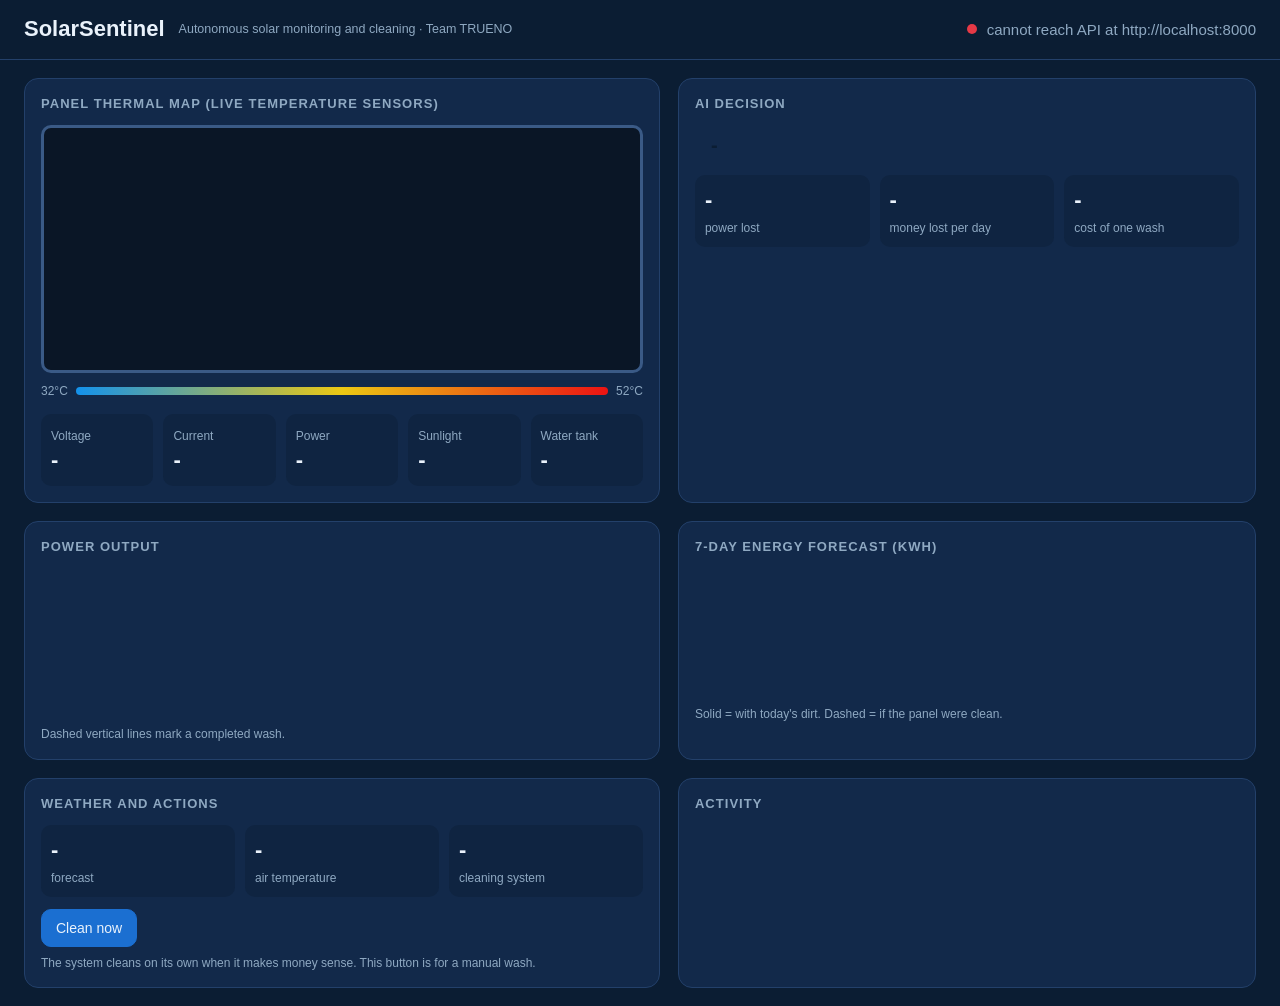
==== 1-ui-design/webapp/index.html @ d56412c0 "Three-laptop demo: virtual node + physics (A), API + decision (B), customer web app (C); firmware mo" ====
<!doctype html>
<html lang="en"><head><meta charset="utf-8"><meta name="viewport" content="width=device-width,initial-scale=1">
<title>SolarSentinel</title>
<style>
:root{--bg:#0b1d33;--card:#12294a;--line:#23406a;--txt:#eaf2fb;--mut:#8fa9c2;--amb:#ffb703;--ok:#2ecc71;--dust:#ffb703;--shading:#6fa8dc;--hotspot:#ff6b4a;--fault:#e63946}
*{box-sizing:border-box}body{margin:0;background:var(--bg);color:var(--txt);font:15px/1.4 -apple-system,Segoe UI,Arial,sans-serif}
header{display:flex;align-items:center;gap:14px;padding:14px 24px;border-bottom:1px solid var(--line)}
header h1{font-size:22px;margin:0}header small{color:var(--mut)}
.live{margin-left:auto;display:flex;align-items:center;gap:10px;color:var(--mut)}.dot{width:10px;height:10px;border-radius:50%;background:var(--ok);animation:p 1.6s infinite}
@keyframes p{50%{opacity:.35}}
main{display:grid;grid-template-columns:1.1fr 1fr;gap:18px;padding:18px 24px}
@media(max-width:900px){main{grid-template-columns:1fr}}
.card{background:var(--card);border:1px solid var(--line);border-radius:14px;padding:16px}
h2{margin:0 0 12px;font-size:13px;letter-spacing:.08em;text-transform:uppercase;color:var(--mut)}
.panel{position:relative;display:grid;grid-template-columns:repeat(3,1fr);grid-template-rows:repeat(2,1fr);gap:6px;background:#0a1626;padding:8px;border-radius:10px;border:3px solid #3a5a86;overflow:hidden}
.cell{height:110px;border-radius:6px;display:flex;align-items:center;justify-content:center;font-size:22px;font-weight:700;color:#fff;text-shadow:0 1px 3px #0008;transition:background .8s}
.fx{position:absolute;inset:0;pointer-events:none;opacity:0;transition:opacity .3s}
.fx.water{background:repeating-linear-gradient(180deg,#4fc3f755 0 12px,#4fc3f700 12px 28px);animation:fall .6s linear infinite}
.fx.air{background:repeating-linear-gradient(100deg,#ffffff44 0 6px,#ffffff00 6px 40px);animation:blow .5s linear infinite}
@keyframes fall{to{background-position:0 28px}}@keyframes blow{to{background-position:40px 0}}
.legend{display:flex;align-items:center;gap:8px;margin-top:10px;color:var(--mut);font-size:12px}
.bar{flex:1;height:8px;border-radius:4px;background:linear-gradient(90deg,hsl(205 85% 50%),hsl(50 85% 50%),hsl(0 85% 50%))}
.tiles{display:grid;grid-template-columns:repeat(5,1fr);gap:10px;margin-top:14px}
.tile{background:#0f2441;border-radius:10px;padding:10px}.tile b{display:block;font-size:22px}.tile span{color:var(--mut);font-size:12px}
.pill{display:inline-block;padding:6px 16px;border-radius:99px;font-weight:800;font-size:20px;text-transform:uppercase;color:#0b1d33}
.dec{display:flex;align-items:center;gap:14px;flex-wrap:wrap}
.verdict{font-size:20px;font-weight:700}.reason{margin:10px 0;color:#cfe0f1;font-size:16px}
.kv{display:grid;grid-template-columns:repeat(3,1fr);gap:10px;margin-top:8px}.kv div{background:#0f2441;border-radius:10px;padding:10px}.kv b{display:block;font-size:22px}.kv span{font-size:12px;color:var(--mut)}
.bars{display:flex;align-items:flex-end;gap:10px;height:130px}.col{flex:1;display:flex;flex-direction:column;align-items:center;justify-content:flex-end;height:100%;position:relative}
.ghost{position:absolute;bottom:20px;width:100%;border:1px dashed #6f8db1;border-radius:4px}.now{position:relative;width:100%;background:var(--amb);border-radius:4px;margin-bottom:0}.col small{color:var(--mut);margin-top:4px;font-size:11px}
.controls{display:flex;flex-wrap:wrap;gap:8px}button{background:#0f2441;color:var(--txt);border:1px solid var(--line);border-radius:10px;padding:10px 14px;font-size:14px;cursor:pointer}
button:hover{border-color:var(--amb)}button.on{background:var(--amb);color:#0b1d33;border-color:var(--amb);font-weight:700}button.go{background:#1b6fd1;border-color:#1b6fd1}
.log{max-height:150px;overflow:auto;font-size:13px;color:#cfe0f1}.log div{padding:3px 0;border-bottom:1px solid #1a3558}.log i{color:var(--mut);font-style:normal;margin-right:8px}
.full{grid-column:1/-1}svg{width:100%;height:150px;display:block}
.note{color:var(--mut);font-size:12px;margin-top:8px}
</style></head><body>
<header><h1>SolarSentinel</h1><small>Autonomous solar monitoring and cleaning &middot; Team TRUENO</small>
<div class="live"><span id="clock"></span><span class="dot" id="dot"></span><span id="src">connecting...</span></div></header>
<main>
 <section class="card"><h2>Panel thermal map (live temperature sensors)</h2>
  <div class="panel" id="panel"></div>
  <div class="legend"><span>32&deg;C</span><div class="bar"></div><span>52&deg;C</span></div>
  <div class="tiles">
   <div class="tile"><span>Voltage</span><b id="v">-</b></div><div class="tile"><span>Current</span><b id="i">-</b></div>
   <div class="tile"><span>Power</span><b id="p">-</b></div><div class="tile"><span>Sunlight</span><b id="l">-</b></div><div class="tile"><span>Water tank</span><b id="t">-</b></div>
  </div></section>
 <section class="card"><h2>AI decision</h2>
  <div class="dec"><span class="pill" id="state">-</span><span class="verdict" id="verdict"></span></div>
  <div class="reason" id="reason"></div>
  <div class="kv"><div><b id="loss">-</b><span>power lost</span></div><div><b id="inr">-</b><span>money lost per day</span></div><div><b id="cost">-</b><span>cost of one wash</span></div></div>
  <div class="note" id="econ"></div></section>
 <section class="card"><h2>Power output</h2><svg id="chart" viewBox="0 0 600 150" preserveAspectRatio="none"></svg>
  <div class="note">Dashed vertical lines mark a completed wash.</div></section>
 <section class="card"><h2>7-day energy forecast (kWh)</h2><div class="bars" id="fc"></div>
  <div class="note">Solid = with today's dirt. Dashed = if the panel were clean.</div></section>
 <section class="card"><h2>Weather and actions</h2>
  <div class="kv"><div><b id="wx">-</b><span>forecast</span></div><div><b id="amb">-</b><span>air temperature</span></div><div><b id="nodest">-</b><span>cleaning system</span></div></div>
  <div class="controls" style="margin-top:12px"><button class="go" id="cleanbtn">Clean now</button></div>
  <div class="note">The system cleans on its own when it makes money sense. This button is for a manual wash.</div></section>
 <section class="card"><h2>Activity</h2><div class="log" id="log"></div></section>
</main>
<script>
const $=id=>document.getElementById(id), COL={ok:'#2ecc71',dust:'#ffb703',shading:'#6fa8dc',hotspot:'#ff6b4a',fault:'#e63946'};
const NAME={ok:'healthy',dust:'dusty',shading:'shaded',hotspot:'overheating',fault:'cracked cell'};
let API=new URLSearchParams(location.search).get('api')||localStorage.getItem('api')||(location.protocol.startsWith('http')&&location.port==='8000'?location.origin:'http://localhost:8000');
API=API.replace(/\/$/,'');
$('cleanbtn').onclick=()=>fetch(API+'/api/clean',{method:'POST',body:'{}'});
$('panel').innerHTML='<div class="cell"></div>'.repeat(6)+'<div class="fx water" id="fxw"></div><div class="fx air" id="fxa"></div>';
const tc=t=>{const x=Math.min(1,Math.max(0,(t-32)/20));return `hsl(${Math.round(x<.5?205-x*2*155:50-(x-.5)*2*50)} 85% 50%)`};
function draw(m){
 const r=m.reading,d=m.decision;
 if(!r){$('src').textContent='waiting for the panel node...';$('dot').style.background='#888';return}
 const online=m.age_s!==null&&m.age_s<8;$('dot').style.background=online?'#2ecc71':'#e63946';
 $('src').textContent=online?'panel online':'panel offline ('+Math.round(m.age_s)+' s ago)';$('clock').textContent=r.sim_clock?('Site time: '+r.sim_clock):'';
 const cells=document.querySelectorAll('#panel .cell');
 r.temps_c.flat().forEach((t,k)=>{cells[k].style.background=tc(t);cells[k].textContent=t.toFixed(1)+'\u00b0'});
 $('fxw').style.opacity=r.clean_state===1?1:0;$('fxa').style.opacity=r.clean_state===2?1:0;
 const pw=r.voltage_v*r.current_a;
 $('v').textContent=r.voltage_v.toFixed(1)+' V';$('i').textContent=r.current_a.toFixed(2)+' A';$('p').textContent=pw.toFixed(0)+' W';
 $('l').textContent=Math.round(r.ldr_lux/1000)+'k lux';$('t').textContent=r.tank_level_pct<0?'n/a':r.tank_level_pct+'%';
 const s=$('state');s.textContent=NAME[d.state];s.style.background=COL[d.state];
 $('verdict').textContent=r.clean_state===1?'Washing: water flush':r.clean_state===2?'Drying: air blast':(d.clean_now?'Clean now':'No wash needed');
 $('reason').textContent=d.reason;$('loss').textContent=d.efficiency_loss_pct+'%';$('inr').textContent='Rs '+d.loss_inr_per_day;$('cost').textContent='Rs '+d.clean_cost_inr;
 $('econ').textContent=`Money maths for a ${m.econ.array_kw} kW rooftop at Rs ${m.econ.tariff}/kWh. The system washes only when the loss costs more than a wash. Decisions by: ${m.ml}.`;
 const w=m.weather;$('wx').textContent=w.raining?'Raining':(w.rain_48h?'Rain soon':'No rain');$('amb').textContent=w.ambient_c==null?'-':w.ambient_c+'\u00b0C';
 $('nodest').textContent=r.clean_state===0?'Ready':(r.clean_state===1?'Washing':'Drying');
 const mx=Math.max(...d.forecast_clean_kwh_7d)*1.1,days=['Today','+1','+2','+3','+4','+5','+6'];
 $('fc').innerHTML=d.forecast_kwh_7d.map((k,n)=>{const c=d.forecast_clean_kwh_7d[n];return `<div class="col"><div class="ghost" style="height:${c/mx*100}px"></div><div class="now" style="height:${k/mx*100}px"></div><small>${days[n]}<br>${k}</small></div>`}).join('');
 const h=m.history,top=Math.max(120,...h.map(x=>x.p))*1.1,W=600,Hh=150,n=Math.max(h.length-1,1);
 $('chart').innerHTML=`<polyline points="${h.map((x,k)=>`${k/n*W},${Hh-x.p/top*Hh}`).join(' ')}" fill="none" stroke="#ffb703" stroke-width="3"/>`+h.map((x,k)=>x.c?`<line x1="${k/n*W}" x2="${k/n*W}" y1="0" y2="${Hh}" stroke="#4fc3f7" stroke-dasharray="5 4"/>`:'').join('');
 $('log').innerHTML=m.log.slice().reverse().map(l=>`<div><i>${l.t}</i>${l.msg}</div>`).join('');
}
function connect(){const es=new EventSource(API+'/events');es.onmessage=e=>draw(JSON.parse(e.data));
 es.onerror=()=>{$('src').textContent='cannot reach API at '+API;$('dot').style.background='#e63946'}}
connect();
</script></body></html>
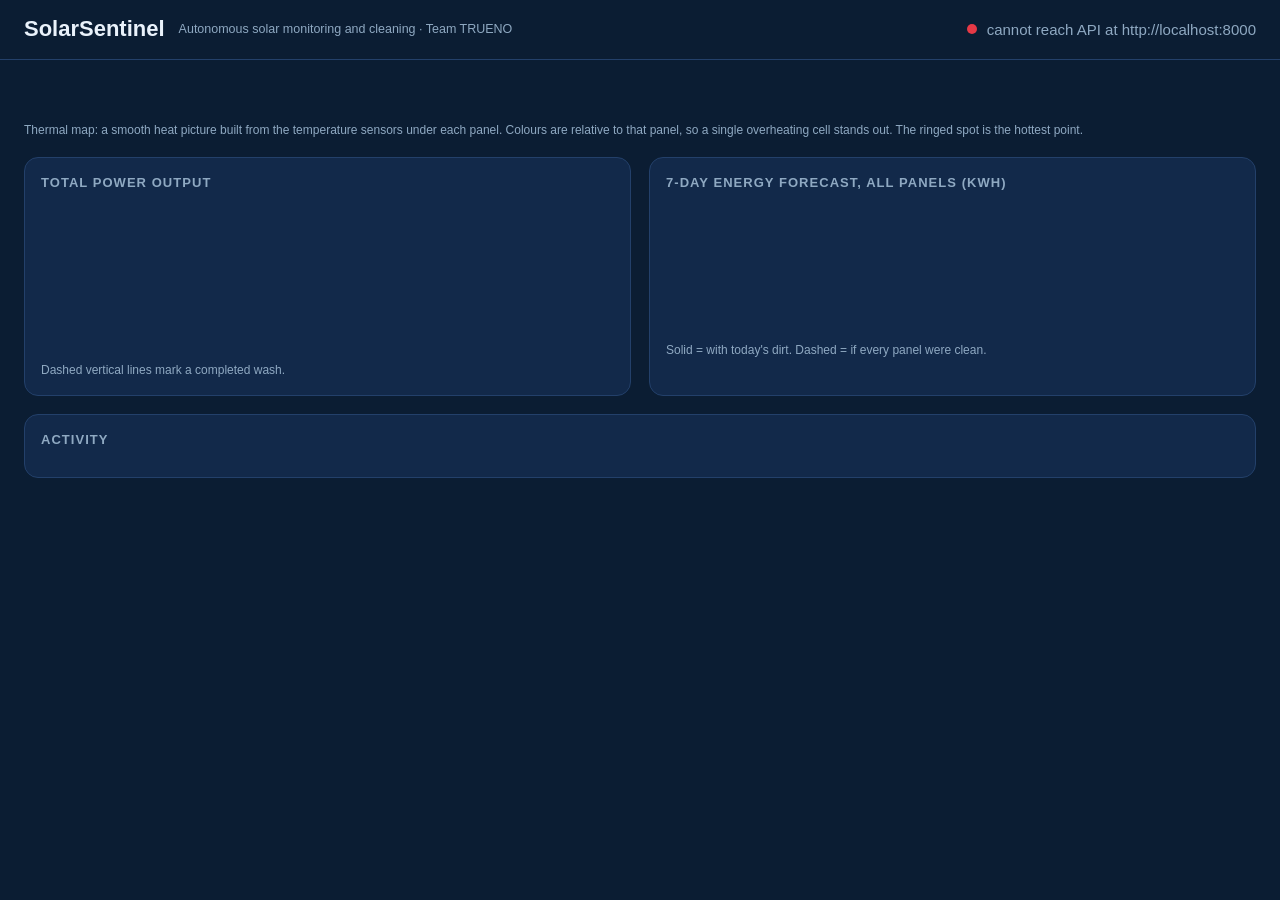
==== commit c0f00092: "Per-panel smooth thermal heatmaps, 3 panels, 2x4 sensor grid; API and sim go multi-panel; UI brief u" ====
--- a/1-ui-design/webapp/index.html
+++ b/1-ui-design/webapp/index.html
@@ -6,87 +6,101 @@
 *{box-sizing:border-box}body{margin:0;background:var(--bg);color:var(--txt);font:15px/1.4 -apple-system,Segoe UI,Arial,sans-serif}
 header{display:flex;align-items:center;gap:14px;padding:14px 24px;border-bottom:1px solid var(--line)}
 header h1{font-size:22px;margin:0}header small{color:var(--mut)}
-.live{margin-left:auto;display:flex;align-items:center;gap:10px;color:var(--mut)}.dot{width:10px;height:10px;border-radius:50%;background:var(--ok);animation:p 1.6s infinite}
-@keyframes p{50%{opacity:.35}}
-main{display:grid;grid-template-columns:1.1fr 1fr;gap:18px;padding:18px 24px}
-@media(max-width:900px){main{grid-template-columns:1fr}}
+.live{margin-left:auto;display:flex;align-items:center;gap:10px;color:var(--mut)}.dot{width:10px;height:10px;border-radius:50%;background:#888}
+main{padding:18px 24px;display:grid;gap:18px}
 .card{background:var(--card);border:1px solid var(--line);border-radius:14px;padding:16px}
 h2{margin:0 0 12px;font-size:13px;letter-spacing:.08em;text-transform:uppercase;color:var(--mut)}
-.panel{position:relative;display:grid;grid-template-columns:repeat(3,1fr);grid-template-rows:repeat(2,1fr);gap:6px;background:#0a1626;padding:8px;border-radius:10px;border:3px solid #3a5a86;overflow:hidden}
-.cell{height:110px;border-radius:6px;display:flex;align-items:center;justify-content:center;font-size:22px;font-weight:700;color:#fff;text-shadow:0 1px 3px #0008;transition:background .8s}
+.site{display:grid;grid-template-columns:repeat(auto-fit,minmax(170px,1fr));gap:12px}
+.big{background:#0f2441;border-radius:12px;padding:12px 14px}.big b{display:block;font-size:30px}.big span{color:var(--mut);font-size:12px}
+.panels{display:grid;grid-template-columns:repeat(auto-fit,minmax(380px,1fr));gap:18px}
+.ph{display:flex;align-items:center;justify-content:space-between;margin-bottom:10px}.ph b{font-size:18px}
+.pill{display:inline-block;padding:4px 14px;border-radius:99px;font-weight:800;font-size:13px;text-transform:uppercase;color:#0b1d33}
+.heat{position:relative;border-radius:10px;overflow:hidden;border:3px solid #3a5a86;background:#0a1626}
+.heat canvas{display:block;width:100%;aspect-ratio:2/1}
 .fx{position:absolute;inset:0;pointer-events:none;opacity:0;transition:opacity .3s}
-.fx.water{background:repeating-linear-gradient(180deg,#4fc3f755 0 12px,#4fc3f700 12px 28px);animation:fall .6s linear infinite}
-.fx.air{background:repeating-linear-gradient(100deg,#ffffff44 0 6px,#ffffff00 6px 40px);animation:blow .5s linear infinite}
+.fx.water{background:repeating-linear-gradient(180deg,#4fc3f766 0 12px,#4fc3f700 12px 28px);animation:fall .6s linear infinite}
+.fx.air{background:repeating-linear-gradient(100deg,#ffffff55 0 6px,#ffffff00 6px 40px);animation:blow .5s linear infinite}
 @keyframes fall{to{background-position:0 28px}}@keyframes blow{to{background-position:40px 0}}
-.legend{display:flex;align-items:center;gap:8px;margin-top:10px;color:var(--mut);font-size:12px}
-.bar{flex:1;height:8px;border-radius:4px;background:linear-gradient(90deg,hsl(205 85% 50%),hsl(50 85% 50%),hsl(0 85% 50%))}
-.tiles{display:grid;grid-template-columns:repeat(5,1fr);gap:10px;margin-top:14px}
-.tile{background:#0f2441;border-radius:10px;padding:10px}.tile b{display:block;font-size:22px}.tile span{color:var(--mut);font-size:12px}
-.pill{display:inline-block;padding:6px 16px;border-radius:99px;font-weight:800;font-size:20px;text-transform:uppercase;color:#0b1d33}
-.dec{display:flex;align-items:center;gap:14px;flex-wrap:wrap}
-.verdict{font-size:20px;font-weight:700}.reason{margin:10px 0;color:#cfe0f1;font-size:16px}
-.kv{display:grid;grid-template-columns:repeat(3,1fr);gap:10px;margin-top:8px}.kv div{background:#0f2441;border-radius:10px;padding:10px}.kv b{display:block;font-size:22px}.kv span{font-size:12px;color:var(--mut)}
+.legend{display:flex;align-items:center;gap:8px;margin-top:8px;color:var(--mut);font-size:12px}.bar{flex:1;height:8px;border-radius:4px}
+.tiles{display:grid;grid-template-columns:repeat(4,1fr);gap:8px;margin-top:10px}
+.tile{background:#0f2441;border-radius:10px;padding:8px 10px}.tile b{display:block;font-size:19px}.tile span{color:var(--mut);font-size:11px}
+.reason{margin:10px 0 8px;color:#cfe0f1;font-size:14px;min-height:40px}
+button{background:#1b6fd1;color:var(--txt);border:0;border-radius:10px;padding:9px 14px;font-size:14px;cursor:pointer}
+.row2{display:grid;grid-template-columns:1fr 1fr;gap:18px}@media(max-width:900px){.row2{grid-template-columns:1fr}}
+svg{width:100%;height:150px;display:block}
 .bars{display:flex;align-items:flex-end;gap:10px;height:130px}.col{flex:1;display:flex;flex-direction:column;align-items:center;justify-content:flex-end;height:100%;position:relative}
-.ghost{position:absolute;bottom:20px;width:100%;border:1px dashed #6f8db1;border-radius:4px}.now{position:relative;width:100%;background:var(--amb);border-radius:4px;margin-bottom:0}.col small{color:var(--mut);margin-top:4px;font-size:11px}
-.controls{display:flex;flex-wrap:wrap;gap:8px}button{background:#0f2441;color:var(--txt);border:1px solid var(--line);border-radius:10px;padding:10px 14px;font-size:14px;cursor:pointer}
-button:hover{border-color:var(--amb)}button.on{background:var(--amb);color:#0b1d33;border-color:var(--amb);font-weight:700}button.go{background:#1b6fd1;border-color:#1b6fd1}
+.ghost{position:absolute;bottom:20px;width:100%;border:1px dashed #6f8db1;border-radius:4px}.now{position:relative;width:100%;background:var(--amb);border-radius:4px}.col small{color:var(--mut);margin-top:4px;font-size:11px;text-align:center}
 .log{max-height:150px;overflow:auto;font-size:13px;color:#cfe0f1}.log div{padding:3px 0;border-bottom:1px solid #1a3558}.log i{color:var(--mut);font-style:normal;margin-right:8px}
-.full{grid-column:1/-1}svg{width:100%;height:150px;display:block}
 .note{color:var(--mut);font-size:12px;margin-top:8px}
 </style></head><body>
 <header><h1>SolarSentinel</h1><small>Autonomous solar monitoring and cleaning &middot; Team TRUENO</small>
 <div class="live"><span id="clock"></span><span class="dot" id="dot"></span><span id="src">connecting...</span></div></header>
 <main>
- <section class="card"><h2>Panel thermal map (live temperature sensors)</h2>
-  <div class="panel" id="panel"></div>
-  <div class="legend"><span>32&deg;C</span><div class="bar"></div><span>52&deg;C</span></div>
-  <div class="tiles">
-   <div class="tile"><span>Voltage</span><b id="v">-</b></div><div class="tile"><span>Current</span><b id="i">-</b></div>
-   <div class="tile"><span>Power</span><b id="p">-</b></div><div class="tile"><span>Sunlight</span><b id="l">-</b></div><div class="tile"><span>Water tank</span><b id="t">-</b></div>
-  </div></section>
- <section class="card"><h2>AI decision</h2>
-  <div class="dec"><span class="pill" id="state">-</span><span class="verdict" id="verdict"></span></div>
-  <div class="reason" id="reason"></div>
-  <div class="kv"><div><b id="loss">-</b><span>power lost</span></div><div><b id="inr">-</b><span>money lost per day</span></div><div><b id="cost">-</b><span>cost of one wash</span></div></div>
-  <div class="note" id="econ"></div></section>
- <section class="card"><h2>Power output</h2><svg id="chart" viewBox="0 0 600 150" preserveAspectRatio="none"></svg>
-  <div class="note">Dashed vertical lines mark a completed wash.</div></section>
- <section class="card"><h2>7-day energy forecast (kWh)</h2><div class="bars" id="fc"></div>
-  <div class="note">Solid = with today's dirt. Dashed = if the panel were clean.</div></section>
- <section class="card"><h2>Weather and actions</h2>
-  <div class="kv"><div><b id="wx">-</b><span>forecast</span></div><div><b id="amb">-</b><span>air temperature</span></div><div><b id="nodest">-</b><span>cleaning system</span></div></div>
-  <div class="controls" style="margin-top:12px"><button class="go" id="cleanbtn">Clean now</button></div>
-  <div class="note">The system cleans on its own when it makes money sense. This button is for a manual wash.</div></section>
+ <section class="site" id="site"></section>
+ <section class="panels" id="panels"></section>
+ <div class="note">Thermal map: a smooth heat picture built from the temperature sensors under each panel. Colours are relative to that panel, so a single overheating cell stands out. The ringed spot is the hottest point.</div>
+ <div class="row2">
+  <section class="card"><h2>Total power output</h2><svg id="chart" viewBox="0 0 600 150" preserveAspectRatio="none"></svg><div class="note">Dashed vertical lines mark a completed wash.</div></section>
+  <section class="card"><h2>7-day energy forecast, all panels (kWh)</h2><div class="bars" id="fc"></div><div class="note">Solid = with today's dirt. Dashed = if every panel were clean.</div></section>
+ </div>
  <section class="card"><h2>Activity</h2><div class="log" id="log"></div></section>
 </main>
 <script>
 const $=id=>document.getElementById(id), COL={ok:'#2ecc71',dust:'#ffb703',shading:'#6fa8dc',hotspot:'#ff6b4a',fault:'#e63946'};
 const NAME={ok:'healthy',dust:'dusty',shading:'shaded',hotspot:'overheating',fault:'cracked cell'};
 let API=new URLSearchParams(location.search).get('api')||localStorage.getItem('api')||(location.protocol.startsWith('http')&&location.port==='8000'?location.origin:'http://localhost:8000');
-API=API.replace(/\/$/,'');
-$('cleanbtn').onclick=()=>fetch(API+'/api/clean',{method:'POST',body:'{}'});
-$('panel').innerHTML='<div class="cell"></div>'.repeat(6)+'<div class="fx water" id="fxw"></div><div class="fx air" id="fxa"></div>';
-const tc=t=>{const x=Math.min(1,Math.max(0,(t-32)/20));return `hsl(${Math.round(x<.5?205-x*2*155:50-(x-.5)*2*50)} 85% 50%)`};
+API=API.replace(/\/$/,'');try{localStorage.setItem('api',API)}catch(e){}
+// ---- thermal colour map: blue -> cyan -> green -> yellow -> orange -> red -> white-hot
+const STOPS=[[30,[20,30,110]],[36,[30,130,200]],[41,[40,190,170]],[46,[250,225,60]],[51,[250,140,30]],[56,[225,40,30]],[62,[255,235,220]]];
+function heat(f){f=Math.min(1,Math.max(0,f));const t=30+f*32;for(let k=1;k<STOPS.length;k++){if(t<=STOPS[k][0]){const[a,ca]=STOPS[k-1],[b,cb]=STOPS[k],u=(t-a)/(b-a);return ca.map((c,j)=>c+(cb[j]-c)*u)}}return STOPS[STOPS.length-1][1]}
+const GRAD='linear-gradient(90deg,'+STOPS.map(([t,c])=>`rgb(${c}) ${(t-30)/32*100}%`).join(',')+')';
+const off=document.createElement('canvas');off.width=96;off.height=48;const octx=off.getContext('2d');
+function drawHeat(cv,temps,pulse){
+ const R=temps.length,C=temps[0].length,W=cv.width,H=cv.height,ctx=cv.getContext('2d');
+ const flat0=temps.flat(),s0=[...flat0].sort((a,b)=>a-b),med0=s0[Math.floor(flat0.length/2)],lo=Math.min(s0[0],med0-5),hi=Math.max(s0[s0.length-1],med0+7),img=octx.createImageData(96,48),sig=0.17;
+ for(let y=0;y<48;y++)for(let x=0;x<96;x++){const u=(x+.5)/96,v=(y+.5)/48;let sw=0,st=0;
+  for(let r=0;r<R;r++)for(let c=0;c<C;c++){const dx=u-(c+.5)/C,dy=(v-(r+.5)/R)*.5,w=Math.exp(-(dx*dx+dy*dy)/(2*sig*sig));sw+=w;st+=w*temps[r][c]}
+  const rgb=heat((st/sw-lo)/(hi-lo)*0.8+0.1),i=(y*96+x)*4;img.data[i]=rgb[0];img.data[i+1]=rgb[1];img.data[i+2]=rgb[2];img.data[i+3]=255}
+ octx.putImageData(img,0,0);ctx.imageSmoothingEnabled=true;ctx.imageSmoothingQuality='high';ctx.drawImage(off,0,0,W,H);cv.dataset.range=lo.toFixed(1)+'|'+hi.toFixed(1);
+ // solar-cell grid lines
+ ctx.strokeStyle='rgba(255,255,255,.28)';ctx.lineWidth=2;
+ for(let c=1;c<C;c++){ctx.beginPath();ctx.moveTo(W*c/C,0);ctx.lineTo(W*c/C,H);ctx.stroke()}
+ for(let r=1;r<R;r++){ctx.beginPath();ctx.moveTo(0,H*r/R);ctx.lineTo(W,H*r/R);ctx.stroke()}
+ // sensor dots + readings, hottest point ringed
+ const flat=temps.flat(),sorted=[...flat].sort((a,b)=>a-b),med=sorted[Math.floor(flat.length/2)],mx=Math.max(...flat);
+ ctx.font=`bold ${Math.round(H/11)}px system-ui`;ctx.textAlign='center';ctx.textBaseline='middle';
+ for(let r=0;r<R;r++)for(let c=0;c<C;c++){const x=W*(c+.5)/C,y=H*(r+.5)/R,hot=temps[r][c]===mx&&mx-med>4;
+  ctx.fillStyle='rgba(0,0,0,.45)';ctx.beginPath();ctx.arc(x,y-H/16,H/42,0,7);ctx.fill();
+  ctx.fillStyle='#fff';ctx.shadowColor='#000';ctx.shadowBlur=4;ctx.fillText(temps[r][c].toFixed(1)+'°',x,y+H/16);ctx.shadowBlur=0;
+  if(hot){ctx.strokeStyle='#fff';ctx.lineWidth=4;ctx.beginPath();ctx.arc(x,y,H/6+pulse*H/30,0,7);ctx.stroke()}}
+}
+// ---- build / update cards
+const cards={};
+function card(id){if(cards[id])return cards[id];
+ const el=document.createElement('section');el.className='card';
+ el.innerHTML=`<div class="ph"><b>Panel ${id}</b><span class="pill"></span></div>
+ <div class="heat"><canvas width="640" height="320"></canvas><div class="fx water"></div><div class="fx air"></div></div>
+ <div class="legend"><span class="lo">-</span><div class="bar"></div><span class="hi">-</span></div>
+ <div class="tiles"><div class="tile"><b class="w">-</b><span>power</span></div><div class="tile"><b class="loss">-</b><span>power lost</span></div><div class="tile"><b class="inr">-</b><span>lost per day</span></div><div class="tile"><b class="tank">-</b><span>water</span></div></div>
+ <div class="reason"></div><button>Clean this panel now</button>`;
+ el.querySelector('button').onclick=()=>fetch(API+'/api/clean',{method:'POST',body:JSON.stringify({panel_id:id})});
+ el.querySelector('.bar').style.background=GRAD;$('panels').appendChild(el);return cards[id]={el,cv:el.querySelector('canvas'),pill:el.querySelector('.pill'),w:el.querySelector('.fx.water'),a:el.querySelector('.fx.air'),last:null}}
+let pulse=0;setInterval(()=>{pulse=(Math.sin(Date.now()/300)+1)/2;for(const k in cards){const c=cards[k];if(c.last){drawHeat(c.cv,c.last,pulse);const[l,h]=c.cv.dataset.range.split('|');c.el.querySelector('.lo').textContent=l+'\u00b0 cooler';c.el.querySelector('.hi').textContent='hotter '+h+'\u00b0'}}},120);
 function draw(m){
- const r=m.reading,d=m.decision;
- if(!r){$('src').textContent='waiting for the panel node...';$('dot').style.background='#888';return}
- const online=m.age_s!==null&&m.age_s<8;$('dot').style.background=online?'#2ecc71':'#e63946';
- $('src').textContent=online?'panel online':'panel offline ('+Math.round(m.age_s)+' s ago)';$('clock').textContent=r.sim_clock?('Site time: '+r.sim_clock):'';
- const cells=document.querySelectorAll('#panel .cell');
- r.temps_c.flat().forEach((t,k)=>{cells[k].style.background=tc(t);cells[k].textContent=t.toFixed(1)+'\u00b0'});
- $('fxw').style.opacity=r.clean_state===1?1:0;$('fxa').style.opacity=r.clean_state===2?1:0;
- const pw=r.voltage_v*r.current_a;
- $('v').textContent=r.voltage_v.toFixed(1)+' V';$('i').textContent=r.current_a.toFixed(2)+' A';$('p').textContent=pw.toFixed(0)+' W';
- $('l').textContent=Math.round(r.ldr_lux/1000)+'k lux';$('t').textContent=r.tank_level_pct<0?'n/a':r.tank_level_pct+'%';
- const s=$('state');s.textContent=NAME[d.state];s.style.background=COL[d.state];
- $('verdict').textContent=r.clean_state===1?'Washing: water flush':r.clean_state===2?'Drying: air blast':(d.clean_now?'Clean now':'No wash needed');
- $('reason').textContent=d.reason;$('loss').textContent=d.efficiency_loss_pct+'%';$('inr').textContent='Rs '+d.loss_inr_per_day;$('cost').textContent='Rs '+d.clean_cost_inr;
- $('econ').textContent=`Money maths for a ${m.econ.array_kw} kW rooftop at Rs ${m.econ.tariff}/kWh. The system washes only when the loss costs more than a wash. Decisions by: ${m.ml}.`;
- const w=m.weather;$('wx').textContent=w.raining?'Raining':(w.rain_48h?'Rain soon':'No rain');$('amb').textContent=w.ambient_c==null?'-':w.ambient_c+'\u00b0C';
- $('nodest').textContent=r.clean_state===0?'Ready':(r.clean_state===1?'Washing':'Drying');
- const mx=Math.max(...d.forecast_clean_kwh_7d)*1.1,days=['Today','+1','+2','+3','+4','+5','+6'];
- $('fc').innerHTML=d.forecast_kwh_7d.map((k,n)=>{const c=d.forecast_clean_kwh_7d[n];return `<div class="col"><div class="ghost" style="height:${c/mx*100}px"></div><div class="now" style="height:${k/mx*100}px"></div><small>${days[n]}<br>${k}</small></div>`}).join('');
- const h=m.history,top=Math.max(120,...h.map(x=>x.p))*1.1,W=600,Hh=150,n=Math.max(h.length-1,1);
+ const P=m.panels;if(!P.length){$('src').textContent='waiting for the panel nodes...';return}
+ const online=P.every(p=>p.age_s<8);$('dot').style.background=online?'#2ecc71':'#e63946';
+ $('src').textContent=online?P.length+' panels online':'a panel is offline';$('clock').textContent=P[0].reading.sim_clock?('Site time: '+P[0].reading.sim_clock):'';
+ const healthy=P.filter(p=>p.decision.state==='ok').length,w=m.weather;
+ $('site').innerHTML=`<div class="big"><b>${m.site.power_w.toFixed(0)} W</b><span>total power now</span></div><div class="big"><b>${healthy} / ${P.length}</b><span>panels healthy</span></div>
+ <div class="big"><b>Rs ${m.site.loss_inr_per_day}</b><span>lost per day to dirt and faults</span></div><div class="big"><b>${w.raining?'Raining':(w.rain_48h?'Rain soon':'No rain')}</b><span>${w.ambient_c==null?'':w.ambient_c+'°C air'}</span></div>`;
+ for(const p of P){const c=card(p.id),r=p.reading,d=p.decision;c.last=r.temps_c;
+  c.pill.textContent=r.clean_state===1?'washing':r.clean_state===2?'drying':NAME[d.state];c.pill.style.background=r.clean_state?'#4fc3f7':COL[d.state];
+  c.w.style.opacity=r.clean_state===1?1:0;c.a.style.opacity=r.clean_state===2?1:0;
+  const q=c.el.querySelector.bind(c.el);q('.w').textContent=(r.voltage_v*r.current_a).toFixed(0)+' W';q('.loss').textContent=d.efficiency_loss_pct+'%';
+  q('.inr').textContent='Rs '+d.loss_inr_per_day;q('.tank').textContent=r.tank_level_pct<0?'n/a':r.tank_level_pct+'%';q('.reason').textContent=d.reason}
+ const mxk=Math.max(...m.site.forecast_clean_kwh_7d)*1.1,days=['Today','+1','+2','+3','+4','+5','+6'];
+ $('fc').innerHTML=m.site.forecast_kwh_7d.map((k,n)=>{const c=m.site.forecast_clean_kwh_7d[n];return `<div class="col"><div class="ghost" style="height:${c/mxk*100}px"></div><div class="now" style="height:${k/mxk*100}px"></div><small>${days[n]}<br>${k}</small></div>`}).join('');
+ const h=m.site.history,top=Math.max(120,...h.map(x=>x.p))*1.1,W=600,Hh=150,n=Math.max(h.length-1,1);
  $('chart').innerHTML=`<polyline points="${h.map((x,k)=>`${k/n*W},${Hh-x.p/top*Hh}`).join(' ')}" fill="none" stroke="#ffb703" stroke-width="3"/>`+h.map((x,k)=>x.c?`<line x1="${k/n*W}" x2="${k/n*W}" y1="0" y2="${Hh}" stroke="#4fc3f7" stroke-dasharray="5 4"/>`:'').join('');
  $('log').innerHTML=m.log.slice().reverse().map(l=>`<div><i>${l.t}</i>${l.msg}</div>`).join('');
 }
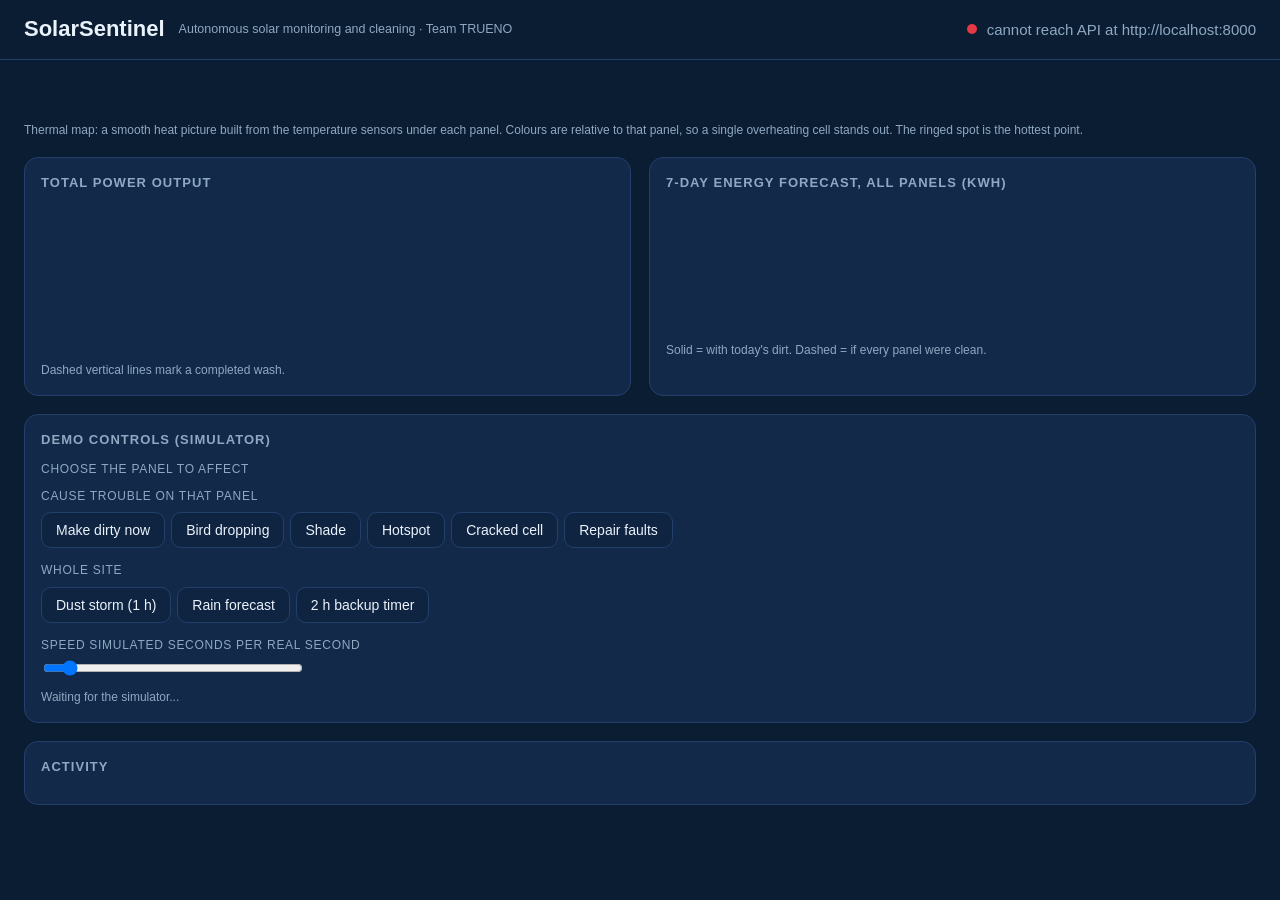
==== commit 9a65878d: "Demo controls back in the dashboard, relayed UI -> API -> simulator Co-Authored-By: Claude Sonnet 5." ====
--- a/1-ui-design/webapp/index.html
+++ b/1-ui-design/webapp/index.html
@@ -32,6 +32,8 @@
 .ghost{position:absolute;bottom:20px;width:100%;border:1px dashed #6f8db1;border-radius:4px}.now{position:relative;width:100%;background:var(--amb);border-radius:4px}.col small{color:var(--mut);margin-top:4px;font-size:11px;text-align:center}
 .log{max-height:150px;overflow:auto;font-size:13px;color:#cfe0f1}.log div{padding:3px 0;border-bottom:1px solid #1a3558}.log i{color:var(--mut);font-style:normal;margin-right:8px}
 .note{color:var(--mut);font-size:12px;margin-top:8px}
+.demo button{background:#0f2441;border:1px solid var(--line);margin:4px 6px 4px 0}.demo button:hover{border-color:var(--amb)}.demo button.on{background:var(--amb);color:#0b1d33;font-weight:700;border-color:var(--amb)}
+.demo .sel button{padding:8px 18px}.demo .grp{margin:10px 0 4px;color:var(--mut);font-size:12px;text-transform:uppercase;letter-spacing:.06em}
 </style></head><body>
 <header><h1>SolarSentinel</h1><small>Autonomous solar monitoring and cleaning &middot; Team TRUENO</small>
 <div class="live"><span id="clock"></span><span class="dot" id="dot"></span><span id="src">connecting...</span></div></header>
@@ -43,6 +45,14 @@
   <section class="card"><h2>Total power output</h2><svg id="chart" viewBox="0 0 600 150" preserveAspectRatio="none"></svg><div class="note">Dashed vertical lines mark a completed wash.</div></section>
   <section class="card"><h2>7-day energy forecast, all panels (kWh)</h2><div class="bars" id="fc"></div><div class="note">Solid = with today's dirt. Dashed = if every panel were clean.</div></section>
  </div>
+ <section class="card demo" id="demo"><h2>Demo controls (simulator)</h2>
+  <div class="grp">Choose the panel to affect</div><div class="sel" id="dsel"></div>
+  <div class="grp">Cause trouble on that panel</div>
+  <button data-c="dirty">Make dirty now</button><button data-c="bird">Bird dropping</button><button data-c="shade" data-f="shade">Shade</button><button data-c="hotspot" data-f="hotspot">Hotspot</button><button data-c="crack" data-f="crack">Cracked cell</button><button data-c="repair">Repair faults</button>
+  <div class="grp">Whole site</div>
+  <button data-c="storm" data-g="storm">Dust storm (1 h)</button><button data-c="rain_forecast" data-g="forecast_rain">Rain forecast</button><button data-c="timer" data-g="timer">2 h backup timer</button>
+  <div class="grp">Speed <span id="spv"></span> simulated seconds per real second</div><input type="range" id="sp" min="30" max="1200" value="120" style="width:260px">
+  <div class="note" id="dnote">Waiting for the simulator...</div></section>
  <section class="card"><h2>Activity</h2><div class="log" id="log"></div></section>
 </main>
 <script>
@@ -104,7 +114,20 @@
  $('chart').innerHTML=`<polyline points="${h.map((x,k)=>`${k/n*W},${Hh-x.p/top*Hh}`).join(' ')}" fill="none" stroke="#ffb703" stroke-width="3"/>`+h.map((x,k)=>x.c?`<line x1="${k/n*W}" x2="${k/n*W}" y1="0" y2="${Hh}" stroke="#4fc3f7" stroke-dasharray="5 4"/>`:'').join('');
  $('log').innerHTML=m.log.slice().reverse().map(l=>`<div><i>${l.t}</i>${l.msg}</div>`).join('');
 }
-function connect(){const es=new EventSource(API+'/events');es.onmessage=e=>draw(JSON.parse(e.data));
+// ---- demo controls: sent to the API, relayed to the simulator
+const demo=new URLSearchParams(location.search).get('demo')!=='0';$('demo').style.display=demo?'':'none';
+let dsel=0;const send=(cmd,extra)=>fetch(API+'/api/sim',{method:'POST',body:JSON.stringify({cmd,panel:dsel,...extra})});
+$('demo').onclick=e=>{const b=e.target.closest('button');if(!b)return;if(b.dataset.p!==undefined){dsel=+b.dataset.p;drawDemo(lastSim)}else if(b.dataset.c)send(b.dataset.c)};
+$('sp').oninput=e=>send('speed',{value:+e.target.value});
+let lastSim=null;
+function drawDemo(S){lastSim=S;if(!demo)return;
+ if(!S){$('dnote').textContent='Simulator not connected.';return}
+ $('dsel').innerHTML=S.panels.map((p,i)=>`<button data-p="${i}" class="${i===dsel?'on':''}">${p.id}</button>`).join('');
+ const f=S.panels[dsel].faults;
+ document.querySelectorAll('#demo [data-f]').forEach(b=>b.classList.toggle('on',!!f[b.dataset.f]));
+ document.querySelectorAll('#demo [data-g]').forEach(b=>b.classList.toggle('on',!!S[b.dataset.g]));
+ $('spv').textContent=S.speed;if(document.activeElement!==$('sp'))$('sp').value=S.speed;$('dnote').textContent=`Simulated site clock ${S.clock}. Sun ${S.sun_wm2} W/m2. Dust on ${S.panels[dsel].id}: ${S.panels[dsel].soil_pct}%.`}
+function connect(){const es=new EventSource(API+'/events');es.onmessage=e=>{const m=JSON.parse(e.data);draw(m);drawDemo(m.sim)};
  es.onerror=()=>{$('src').textContent='cannot reach API at '+API;$('dot').style.background='#e63946'}}
 connect();
 </script></body></html>
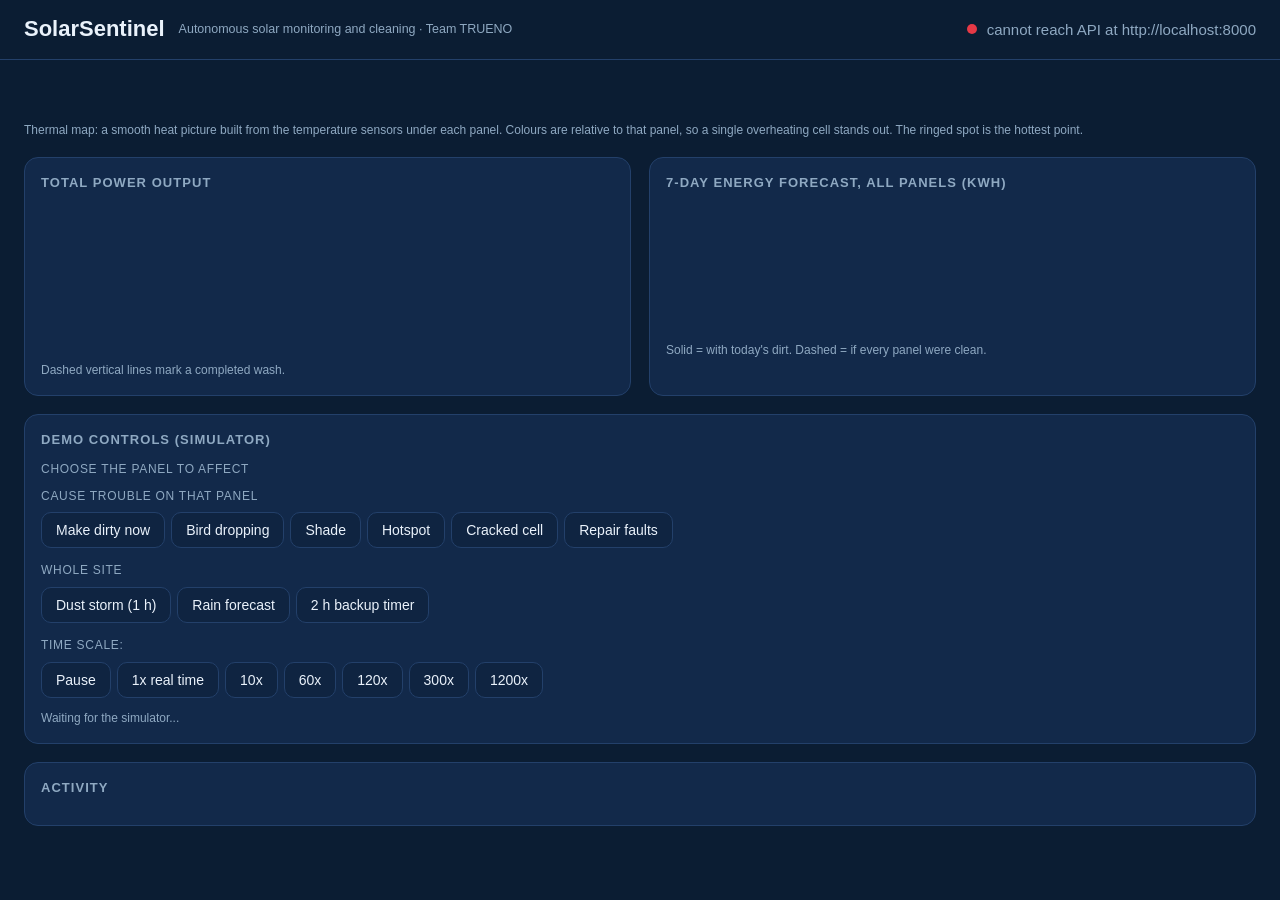
==== commit 32bc5c25: "Physics engine: per-cell heat balance, mismatch hotspots, sensor lag, spray cooling, sub-stepped tim" ====
--- a/1-ui-design/webapp/index.html
+++ b/1-ui-design/webapp/index.html
@@ -51,7 +51,8 @@
   <button data-c="dirty">Make dirty now</button><button data-c="bird">Bird dropping</button><button data-c="shade" data-f="shade">Shade</button><button data-c="hotspot" data-f="hotspot">Hotspot</button><button data-c="crack" data-f="crack">Cracked cell</button><button data-c="repair">Repair faults</button>
   <div class="grp">Whole site</div>
   <button data-c="storm" data-g="storm">Dust storm (1 h)</button><button data-c="rain_forecast" data-g="forecast_rain">Rain forecast</button><button data-c="timer" data-g="timer">2 h backup timer</button>
-  <div class="grp">Speed <span id="spv"></span> simulated seconds per real second</div><input type="range" id="sp" min="30" max="1200" value="120" style="width:260px">
+  <div class="grp">Time scale: <span id="spv"></span></div>
+  <button data-c="speed" data-v="0" data-s="0">Pause</button><button data-c="speed" data-v="1" data-s="1">1x real time</button><button data-c="speed" data-v="10" data-s="10">10x</button><button data-c="speed" data-v="60" data-s="60">60x</button><button data-c="speed" data-v="120" data-s="120">120x</button><button data-c="speed" data-v="300" data-s="300">300x</button><button data-c="speed" data-v="1200" data-s="1200">1200x</button>
   <div class="note" id="dnote">Waiting for the simulator...</div></section>
  <section class="card"><h2>Activity</h2><div class="log" id="log"></div></section>
 </main>
@@ -117,8 +118,7 @@
 // ---- demo controls: sent to the API, relayed to the simulator
 const demo=new URLSearchParams(location.search).get('demo')!=='0';$('demo').style.display=demo?'':'none';
 let dsel=0;const send=(cmd,extra)=>fetch(API+'/api/sim',{method:'POST',body:JSON.stringify({cmd,panel:dsel,...extra})});
-$('demo').onclick=e=>{const b=e.target.closest('button');if(!b)return;if(b.dataset.p!==undefined){dsel=+b.dataset.p;drawDemo(lastSim)}else if(b.dataset.c)send(b.dataset.c)};
-$('sp').oninput=e=>send('speed',{value:+e.target.value});
+$('demo').onclick=e=>{const b=e.target.closest('button');if(!b)return;if(b.dataset.p!==undefined){dsel=+b.dataset.p;drawDemo(lastSim)}else if(b.dataset.c)send(b.dataset.c,b.dataset.v!==undefined?{value:+b.dataset.v}:{})};
 let lastSim=null;
 function drawDemo(S){lastSim=S;if(!demo)return;
  if(!S){$('dnote').textContent='Simulator not connected.';return}
@@ -126,7 +126,8 @@
  const f=S.panels[dsel].faults;
  document.querySelectorAll('#demo [data-f]').forEach(b=>b.classList.toggle('on',!!f[b.dataset.f]));
  document.querySelectorAll('#demo [data-g]').forEach(b=>b.classList.toggle('on',!!S[b.dataset.g]));
- $('spv').textContent=S.speed;if(document.activeElement!==$('sp'))$('sp').value=S.speed;$('dnote').textContent=`Simulated site clock ${S.clock}. Sun ${S.sun_wm2} W/m2. Dust on ${S.panels[dsel].id}: ${S.panels[dsel].soil_pct}%.`}
+ $('spv').textContent=S.speed===0?'paused':`${S.speed}x. 1 real second = ${S.speed>=60?(S.speed/60).toFixed(1)+' simulated minutes':S.speed+' simulated seconds'}, one simulated day = ${(86400/S.speed/60).toFixed(1)} real minutes`;
+ document.querySelectorAll('#demo [data-s]').forEach(b=>b.classList.toggle('on',+b.dataset.s===S.speed));$('dnote').textContent=`Simulated site clock ${S.clock}. Sun ${S.sun_wm2} W/m2. Dust on ${S.panels[dsel].id}: ${S.panels[dsel].soil_pct}%.`}
 function connect(){const es=new EventSource(API+'/events');es.onmessage=e=>{const m=JSON.parse(e.data);draw(m);drawDemo(m.sim)};
  es.onerror=()=>{$('src').textContent='cannot reach API at '+API;$('dot').style.background='#e63946'}}
 connect();
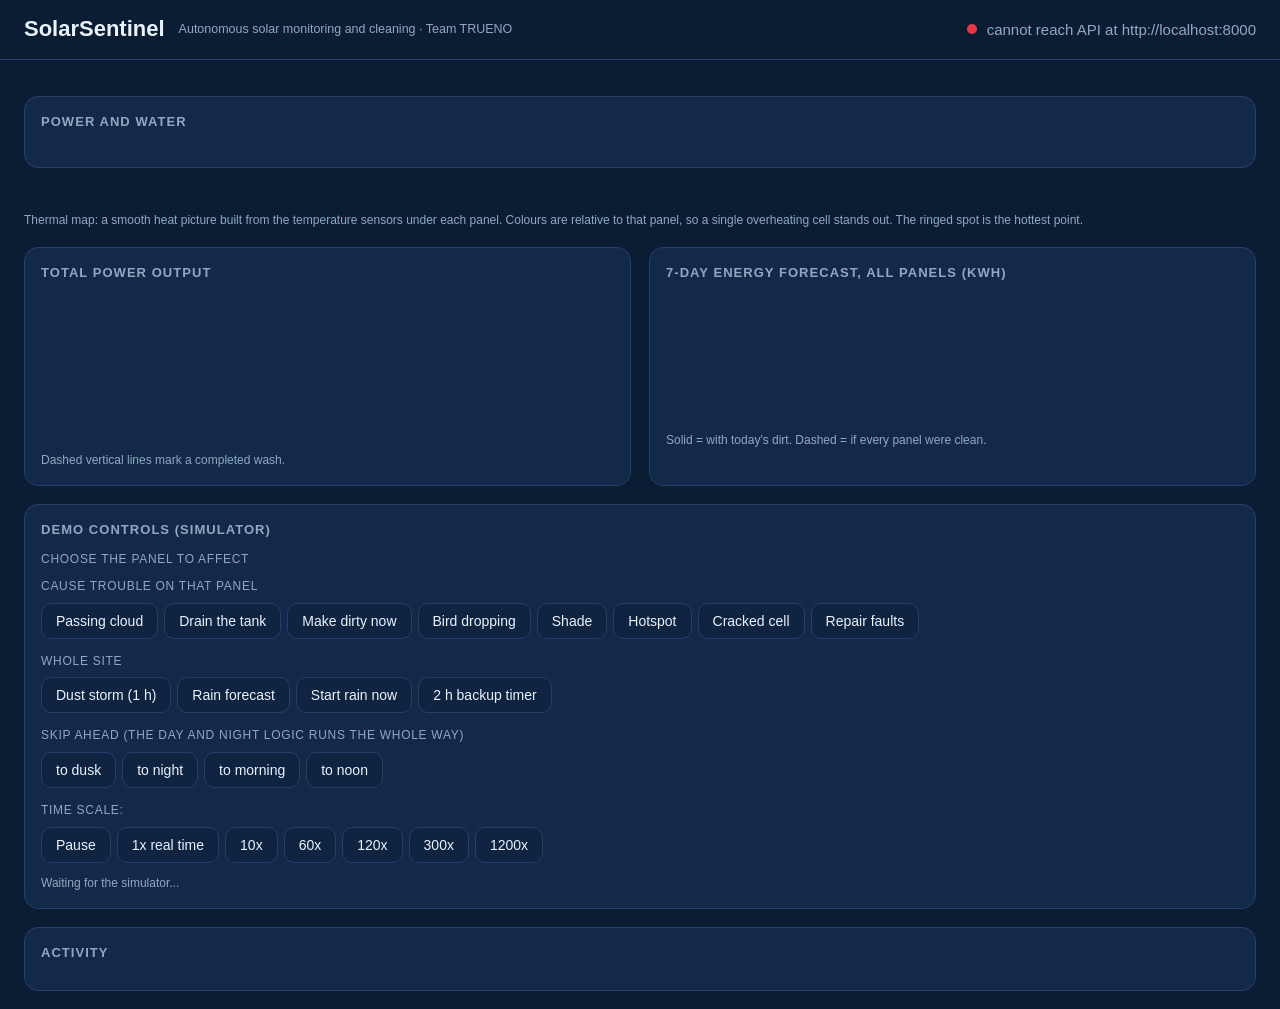
==== commit 1fa33fc9: "Real part names (ADS1115 0x48, INA219 0x40, CD74HC4051E, LM35DZ, GL5528, ACS712-20A, JSN-SR04T, FC-3" ====
--- a/1-ui-design/webapp/index.html
+++ b/1-ui-design/webapp/index.html
@@ -25,6 +25,7 @@
 .tiles{display:grid;grid-template-columns:repeat(4,1fr);gap:8px;margin-top:10px}
 .tile{background:#0f2441;border-radius:10px;padding:8px 10px}.tile b{display:block;font-size:19px}.tile span{color:var(--mut);font-size:11px}
 .reason{margin:10px 0 8px;color:#cfe0f1;font-size:14px;min-height:40px}
+button:disabled{opacity:.4;cursor:not-allowed}
 button{background:#1b6fd1;color:var(--txt);border:0;border-radius:10px;padding:9px 14px;font-size:14px;cursor:pointer}
 .row2{display:grid;grid-template-columns:1fr 1fr;gap:18px}@media(max-width:900px){.row2{grid-template-columns:1fr}}
 svg{width:100%;height:150px;display:block}
@@ -32,6 +33,8 @@
 .ghost{position:absolute;bottom:20px;width:100%;border:1px dashed #6f8db1;border-radius:4px}.now{position:relative;width:100%;background:var(--amb);border-radius:4px}.col small{color:var(--mut);margin-top:4px;font-size:11px;text-align:center}
 .log{max-height:150px;overflow:auto;font-size:13px;color:#cfe0f1}.log div{padding:3px 0;border-bottom:1px solid #1a3558}.log i{color:var(--mut);font-style:normal;margin-right:8px}
 .note{color:var(--mut);font-size:12px;margin-top:8px}
+.zz{position:absolute;inset:0;display:none;align-items:center;justify-content:center;flex-direction:column;font-size:26px;font-weight:800;color:#cfd8ff;text-shadow:0 2px 8px #000;background:rgba(10,22,38,.5)}.zz small{font-size:13px;font-weight:500;color:#aab8d8;margin-top:4px;text-align:center;padding:0 16px}
+.pw{display:grid;grid-template-columns:repeat(auto-fit,minmax(170px,1fr));gap:10px}.pw .big b{font-size:24px}
 .demo button{background:#0f2441;border:1px solid var(--line);margin:4px 6px 4px 0}.demo button:hover{border-color:var(--amb)}.demo button.on{background:var(--amb);color:#0b1d33;font-weight:700;border-color:var(--amb)}
 .demo .sel button{padding:8px 18px}.demo .grp{margin:10px 0 4px;color:var(--mut);font-size:12px;text-transform:uppercase;letter-spacing:.06em}
 </style></head><body>
@@ -39,8 +42,9 @@
 <div class="live"><span id="clock"></span><span class="dot" id="dot"></span><span id="src">connecting...</span></div></header>
 <main>
  <section class="site" id="site"></section>
+ <section class="card" id="pwcard"><h2>Power and water</h2><div class="pw" id="pw"></div><div class="note" id="pwnote"></div></section>
  <section class="panels" id="panels"></section>
- <div class="note">Thermal map: a smooth heat picture built from the temperature sensors under each panel. Colours are relative to that panel, so a single overheating cell stands out. The ringed spot is the hottest point.</div>
+ <div class="note">Thermal map: a smooth heat picture built from the temperature sensors under each panel. Colours are relative to that panel, so a single overheating cell stands out. The ringed spot is the hottest point. <b id="mlsrc"></b></div>
  <div class="row2">
   <section class="card"><h2>Total power output</h2><svg id="chart" viewBox="0 0 600 150" preserveAspectRatio="none"></svg><div class="note">Dashed vertical lines mark a completed wash.</div></section>
   <section class="card"><h2>7-day energy forecast, all panels (kWh)</h2><div class="bars" id="fc"></div><div class="note">Solid = with today's dirt. Dashed = if every panel were clean.</div></section>
@@ -48,9 +52,11 @@
  <section class="card demo" id="demo"><h2>Demo controls (simulator)</h2>
   <div class="grp">Choose the panel to affect</div><div class="sel" id="dsel"></div>
   <div class="grp">Cause trouble on that panel</div>
-  <button data-c="dirty">Make dirty now</button><button data-c="bird">Bird dropping</button><button data-c="shade" data-f="shade">Shade</button><button data-c="hotspot" data-f="hotspot">Hotspot</button><button data-c="crack" data-f="crack">Cracked cell</button><button data-c="repair">Repair faults</button>
+  <button data-c="cloud">Passing cloud</button><button data-c="drain">Drain the tank</button><button data-c="dirty">Make dirty now</button><button data-c="bird">Bird dropping</button><button data-c="shade" data-f="shade">Shade</button><button data-c="hotspot" data-f="hotspot">Hotspot</button><button data-c="crack" data-f="crack">Cracked cell</button><button data-c="repair">Repair faults</button>
   <div class="grp">Whole site</div>
-  <button data-c="storm" data-g="storm">Dust storm (1 h)</button><button data-c="rain_forecast" data-g="forecast_rain">Rain forecast</button><button data-c="timer" data-g="timer">2 h backup timer</button>
+  <button data-c="storm" data-g="storm">Dust storm (1 h)</button><button data-c="rain_forecast" data-g="forecast_rain">Rain forecast</button><button data-c="rain_now">Start rain now</button><button data-c="timer" data-g="timer">2 h backup timer</button>
+  <div class="grp">Skip ahead (the day and night logic runs the whole way)</div>
+  <button data-c="skip" data-v="17.5">to dusk</button><button data-c="skip" data-v="20">to night</button><button data-c="skip" data-v="7.3">to morning</button><button data-c="skip" data-v="12">to noon</button>
   <div class="grp">Time scale: <span id="spv"></span></div>
   <button data-c="speed" data-v="0" data-s="0">Pause</button><button data-c="speed" data-v="1" data-s="1">1x real time</button><button data-c="speed" data-v="10" data-s="10">10x</button><button data-c="speed" data-v="60" data-s="60">60x</button><button data-c="speed" data-v="120" data-s="120">120x</button><button data-c="speed" data-v="300" data-s="300">300x</button><button data-c="speed" data-v="1200" data-s="1200">1200x</button>
   <div class="note" id="dnote">Waiting for the simulator...</div></section>
@@ -66,7 +72,7 @@
 function heat(f){f=Math.min(1,Math.max(0,f));const t=30+f*32;for(let k=1;k<STOPS.length;k++){if(t<=STOPS[k][0]){const[a,ca]=STOPS[k-1],[b,cb]=STOPS[k],u=(t-a)/(b-a);return ca.map((c,j)=>c+(cb[j]-c)*u)}}return STOPS[STOPS.length-1][1]}
 const GRAD='linear-gradient(90deg,'+STOPS.map(([t,c])=>`rgb(${c}) ${(t-30)/32*100}%`).join(',')+')';
 const off=document.createElement('canvas');off.width=96;off.height=48;const octx=off.getContext('2d');
-function drawHeat(cv,temps,pulse){
+function drawHeat(cv,temps,pulse,corners){
  const R=temps.length,C=temps[0].length,W=cv.width,H=cv.height,ctx=cv.getContext('2d');
  const flat0=temps.flat(),s0=[...flat0].sort((a,b)=>a-b),med0=s0[Math.floor(flat0.length/2)],lo=Math.min(s0[0],med0-5),hi=Math.max(s0[s0.length-1],med0+7),img=octx.createImageData(96,48),sig=0.17;
  for(let y=0;y<48;y++)for(let x=0;x<96;x++){const u=(x+.5)/96,v=(y+.5)/48;let sw=0,st=0;
@@ -77,6 +83,11 @@
  ctx.strokeStyle='rgba(255,255,255,.28)';ctx.lineWidth=2;
  for(let c=1;c<C;c++){ctx.beginPath();ctx.moveTo(W*c/C,0);ctx.lineTo(W*c/C,H);ctx.stroke()}
  for(let r=1;r<R;r++){ctx.beginPath();ctx.moveTo(0,H*r/R);ctx.lineTo(W,H*r/R);ctx.stroke()}
+ // four corner light sensors: dim or uneven light means shade or cloud, not dirt
+ if(corners&&corners.length===4){const m=corners.reduce((a,b)=>a+b,0)/4,uneven=(Math.max(...corners)-Math.min(...corners))/Math.max(m,1)>.25,pos=[[0,0],[1,0],[0,1],[1,1]];
+  ctx.font=`bold ${Math.round(H/16)}px system-ui`;
+  corners.forEach((l,k)=>{const x=pos[k][0]?W-H/9:H/9,y=pos[k][1]?H-H/14:H/14;ctx.fillStyle=uneven?'#ff6b4a':'#ffd166';ctx.beginPath();ctx.arc(x,y,H/32,0,7);ctx.fill();
+   ctx.fillStyle='#fff';ctx.shadowColor='#000';ctx.shadowBlur=4;ctx.textAlign=pos[k][0]?'right':'left';ctx.fillText(Math.round(l/1000)+'k',pos[k][0]?x-H/26:x+H/26,y);ctx.shadowBlur=0});ctx.textAlign='center'}
  // sensor dots + readings, hottest point ringed
  const flat=temps.flat(),sorted=[...flat].sort((a,b)=>a-b),med=sorted[Math.floor(flat.length/2)],mx=Math.max(...flat);
  ctx.font=`bold ${Math.round(H/11)}px system-ui`;ctx.textAlign='center';ctx.textBaseline='middle';
@@ -90,25 +101,33 @@
 function card(id){if(cards[id])return cards[id];
  const el=document.createElement('section');el.className='card';
  el.innerHTML=`<div class="ph"><b>Panel ${id}</b><span class="pill"></span></div>
- <div class="heat"><canvas width="640" height="320"></canvas><div class="fx water"></div><div class="fx air"></div></div>
+ <div class="heat"><canvas width="640" height="320"></canvas><div class="fx water"></div><div class="fx air"></div><div class="zz">Sleeping<small></small></div></div>
  <div class="legend"><span class="lo">-</span><div class="bar"></div><span class="hi">-</span></div>
- <div class="tiles"><div class="tile"><b class="w">-</b><span>power</span></div><div class="tile"><b class="loss">-</b><span>power lost</span></div><div class="tile"><b class="inr">-</b><span>lost per day</span></div><div class="tile"><b class="tank">-</b><span>water</span></div></div>
+ <div class="tiles"><div class="tile"><b class="w">-</b><span>power</span></div><div class="tile"><b class="loss">-</b><span>power lost</span></div><div class="tile"><b class="inr">-</b><span>lost per day</span></div><div class="tile"><b class="tank">-</b><span>water tank</span></div></div>
  <div class="reason"></div><button>Clean this panel now</button>`;
  el.querySelector('button').onclick=()=>fetch(API+'/api/clean',{method:'POST',body:JSON.stringify({panel_id:id})});
  el.querySelector('.bar').style.background=GRAD;$('panels').appendChild(el);return cards[id]={el,cv:el.querySelector('canvas'),pill:el.querySelector('.pill'),w:el.querySelector('.fx.water'),a:el.querySelector('.fx.air'),last:null}}
-let pulse=0;setInterval(()=>{pulse=(Math.sin(Date.now()/300)+1)/2;for(const k in cards){const c=cards[k];if(c.last){drawHeat(c.cv,c.last,pulse);const[l,h]=c.cv.dataset.range.split('|');c.el.querySelector('.lo').textContent=l+'\u00b0 cooler';c.el.querySelector('.hi').textContent='hotter '+h+'\u00b0'}}},120);
+let pulse=0;setInterval(()=>{pulse=(Math.sin(Date.now()/300)+1)/2;for(const k in cards){const c=cards[k];if(c.last){drawHeat(c.cv,c.last,pulse,c.corners);const[l,h]=c.cv.dataset.range.split('|');c.el.querySelector('.lo').textContent=l+'\u00b0 cooler';c.el.querySelector('.hi').textContent='hotter '+h+'\u00b0'}}},120);
 function draw(m){
  const P=m.panels;if(!P.length){$('src').textContent='waiting for the panel nodes...';return}
- const online=P.every(p=>p.age_s<8);$('dot').style.background=online?'#2ecc71':'#e63946';
- $('src').textContent=online?P.length+' panels online':'a panel is offline';$('clock').textContent=P[0].reading.sim_clock?('Site time: '+P[0].reading.sim_clock):'';
+ const awake=P.filter(p=>p.mode!=='sleep'),nSleep=P.length-awake.length,online=awake.every(p=>p.age_s<8);$('dot').style.background=online?(nSleep===P.length?'#8b9bd6':'#2ecc71'):'#e63946';
+ $('src').textContent=!online?'a panel is offline':(nSleep===P.length?'all panels asleep (saving power)':awake.length+' panels online'+(nSleep?', '+nSleep+' asleep':''));$('clock').textContent=m.sim?('Site time: '+m.sim.clock):(P[0].reading.sim_clock?('Site time: '+P[0].reading.sim_clock):'');
+ $('mlsrc').textContent='Decisions by: '+m.ml+(m.ml_connected?' (ML program connected)':'');
  const healthy=P.filter(p=>p.decision.state==='ok').length,w=m.weather;
  $('site').innerHTML=`<div class="big"><b>${m.site.power_w.toFixed(0)} W</b><span>total power now</span></div><div class="big"><b>${healthy} / ${P.length}</b><span>panels healthy</span></div>
  <div class="big"><b>Rs ${m.site.loss_inr_per_day}</b><span>lost per day to dirt and faults</span></div><div class="big"><b>${w.raining?'Raining':(w.rain_48h?'Rain soon':'No rain')}</b><span>${w.ambient_c==null?'':w.ambient_c+'°C air'}</span></div>`;
- for(const p of P){const c=card(p.id),r=p.reading,d=p.decision;c.last=r.temps_c;
-  c.pill.textContent=r.clean_state===1?'washing':r.clean_state===2?'drying':NAME[d.state];c.pill.style.background=r.clean_state?'#4fc3f7':COL[d.state];
+ const st=m.site,td=m.sim&&m.sim.today;
+ $('pw').innerHTML=`<div class="big"><b>${nSleep===P.length?'asleep':(st.node_mw/1000).toFixed(2)+' W'}</b><span>what the node itself draws</span></div>
+  <div class="big"><b>${st.node_wh.toFixed(2)} Wh</b><span>node energy since power-on</span></div>
+  <div class="big"><b>${st.tap_l} L</b><span>tap water used${st.tap_open?' (valve open now)':''}</span></div>
+  <div class="big"><b>${st.spray_l} L</b><span>water sprayed on the panels</span></div>`+(td?`<div class="big"><b>${td.recovered_wh.toFixed(1)} Wh</b><span>recovered by cleaning today</span></div><div class="big"><b>${td.node_wh.toFixed(2)} Wh</b><span>node used today (${td.always_on_wh.toFixed(2)} Wh if it never slept)</span></div>`:'');
+ $('pwnote').textContent='The node works in daylight only. At night, and while it rains, the radio and sensors switch off and it sleeps, so it never uses more energy than cleaning gives back. Rainwater fills the tank first; the tap valve opens only when the tank runs low (and not at all if rain is forecast, unless the tank is nearly empty).'+(td?' Today figures come from the simulator.':'');
+ for(const p of P){const c=card(p.id),r=p.reading,d=p.decision;c.last=r.temps_c;c.corners=r.ldr_corners_lux;
+  const sl=p.mode==='sleep';c.pill.textContent=sl?'asleep':(r.clean_state===1?'washing':r.clean_state===2?'drying':NAME[d.state]);c.pill.style.background=sl?'#8b9bd6':(r.clean_state?'#4fc3f7':COL[d.state]);
+  const zz=c.el.querySelector('.zz');zz.style.display=sl?'flex':'none';zz.querySelector('small').textContent=sl?(p.sleep&&p.sleep.reason==='rain'?'raining: nothing to do, the rain is cleaning the panel':'dark: saving power until the sun is up'):'';c.el.querySelector('button').disabled=sl;
   c.w.style.opacity=r.clean_state===1?1:0;c.a.style.opacity=r.clean_state===2?1:0;
   const q=c.el.querySelector.bind(c.el);q('.w').textContent=(r.voltage_v*r.current_a).toFixed(0)+' W';q('.loss').textContent=d.efficiency_loss_pct+'%';
-  q('.inr').textContent='Rs '+d.loss_inr_per_day;q('.tank').textContent=r.tank_level_pct<0?'n/a':r.tank_level_pct+'%';q('.reason').textContent=d.reason}
+  q('.inr').textContent='Rs '+d.loss_inr_per_day;q('.tank').textContent=(r.tank_level_pct<0?'n/a':r.tank_level_pct+'%')+(r.tap_open?' + tap':'');q('.reason').textContent=sl?'Asleep to save power. It wakes every 20 minutes just to look at the sun and the rain sensor, and starts work again when it is day and dry. Last reading: '+d.reason:d.reason}
  const mxk=Math.max(...m.site.forecast_clean_kwh_7d)*1.1,days=['Today','+1','+2','+3','+4','+5','+6'];
  $('fc').innerHTML=m.site.forecast_kwh_7d.map((k,n)=>{const c=m.site.forecast_clean_kwh_7d[n];return `<div class="col"><div class="ghost" style="height:${c/mxk*100}px"></div><div class="now" style="height:${k/mxk*100}px"></div><small>${days[n]}<br>${k}</small></div>`}).join('');
  const h=m.site.history,top=Math.max(120,...h.map(x=>x.p))*1.1,W=600,Hh=150,n=Math.max(h.length-1,1);
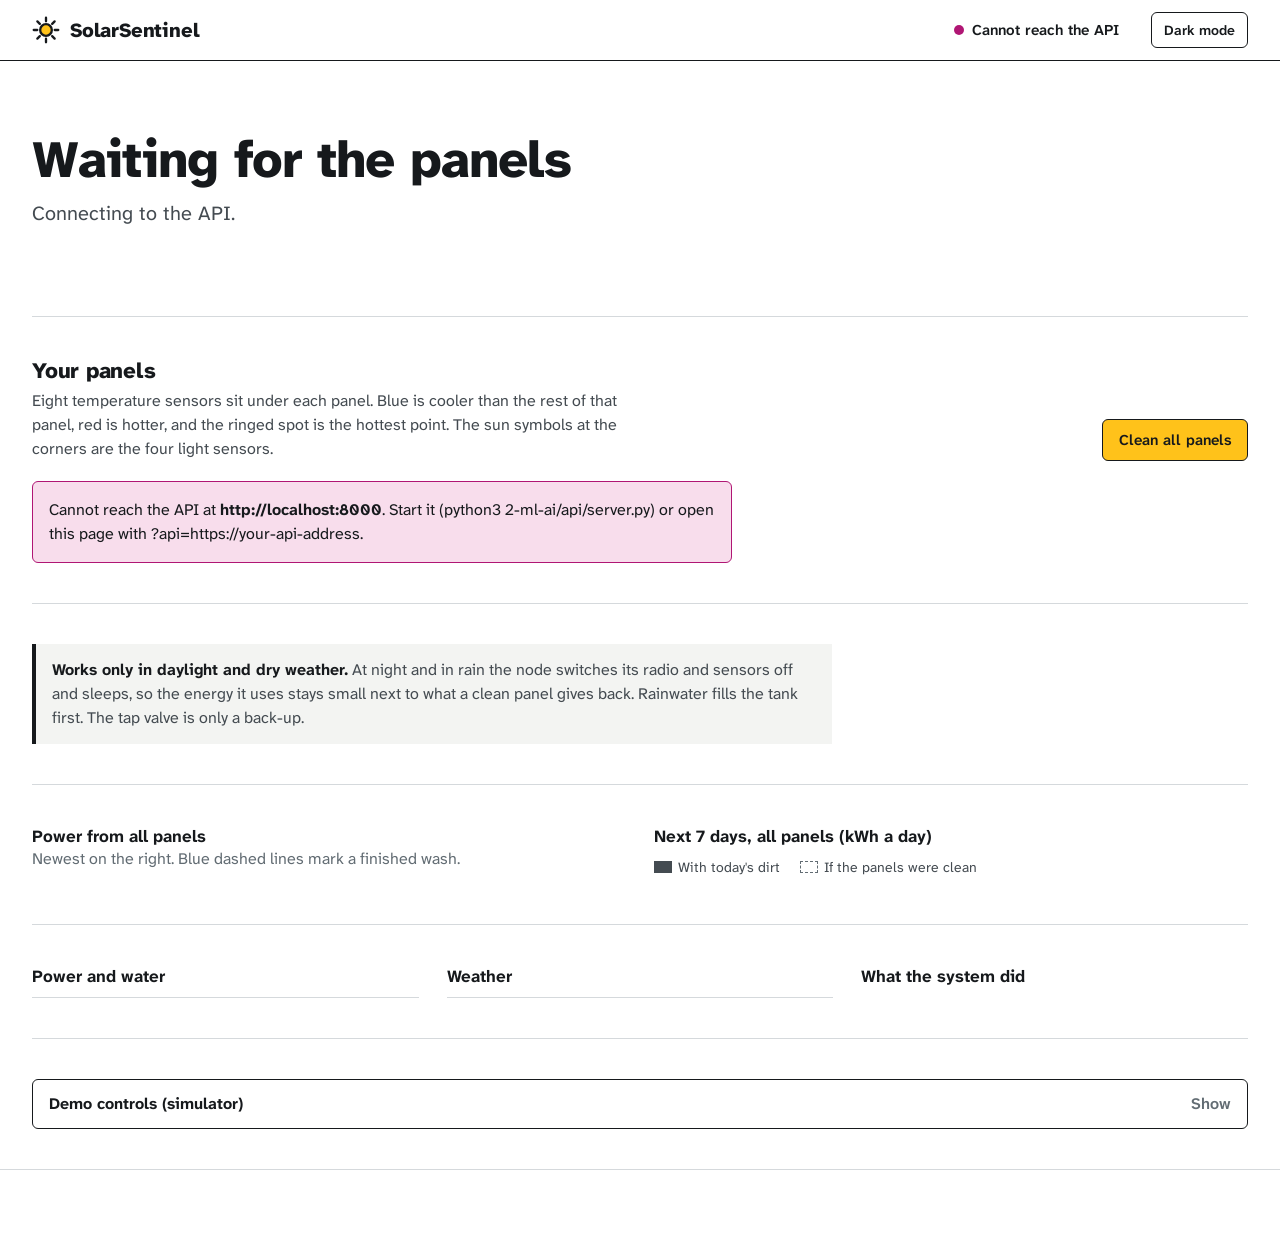
==== commit 8f2aeae9: "Host on Cloudflare, one shared design system, launchers for every machine Three separate sites (cust" ====
--- a/1-ui-design/webapp/index.html
+++ b/1-ui-design/webapp/index.html
@@ -1,153 +1,209 @@
 <!doctype html>
-<html lang="en"><head><meta charset="utf-8"><meta name="viewport" content="width=device-width,initial-scale=1">
+<html lang="en">
+<head>
+<meta charset="utf-8">
+<meta name="viewport" content="width=device-width,initial-scale=1">
 <title>SolarSentinel</title>
+<link rel="icon" href="data:image/svg+xml,%3Csvg xmlns='http://www.w3.org/2000/svg' viewBox='0 0 24 24'%3E%3Ccircle cx='12' cy='12' r='5' fill='%23FFC21A' stroke='%2316191C' stroke-width='2'/%3E%3Cpath d='M12 1.5v3M12 19.5v3M1.5 12h3M19.5 12h3M4.6 4.6l2.1 2.1M17.3 17.3l2.1 2.1M4.6 19.4l2.1-2.1M17.3 6.7l2.1-2.1' stroke='%2316191C' stroke-width='2' stroke-linecap='round'/%3E%3C/svg%3E">
+<link rel="stylesheet" href="../../shared/ss.css">
 <style>
-:root{--bg:#0b1d33;--card:#12294a;--line:#23406a;--txt:#eaf2fb;--mut:#8fa9c2;--amb:#ffb703;--ok:#2ecc71;--dust:#ffb703;--shading:#6fa8dc;--hotspot:#ff6b4a;--fault:#e63946}
-*{box-sizing:border-box}body{margin:0;background:var(--bg);color:var(--txt);font:15px/1.4 -apple-system,Segoe UI,Arial,sans-serif}
-header{display:flex;align-items:center;gap:14px;padding:14px 24px;border-bottom:1px solid var(--line)}
-header h1{font-size:22px;margin:0}header small{color:var(--mut)}
-.live{margin-left:auto;display:flex;align-items:center;gap:10px;color:var(--mut)}.dot{width:10px;height:10px;border-radius:50%;background:#888}
-main{padding:18px 24px;display:grid;gap:18px}
-.card{background:var(--card);border:1px solid var(--line);border-radius:14px;padding:16px}
-h2{margin:0 0 12px;font-size:13px;letter-spacing:.08em;text-transform:uppercase;color:var(--mut)}
-.site{display:grid;grid-template-columns:repeat(auto-fit,minmax(170px,1fr));gap:12px}
-.big{background:#0f2441;border-radius:12px;padding:12px 14px}.big b{display:block;font-size:30px}.big span{color:var(--mut);font-size:12px}
-.panels{display:grid;grid-template-columns:repeat(auto-fit,minmax(380px,1fr));gap:18px}
-.ph{display:flex;align-items:center;justify-content:space-between;margin-bottom:10px}.ph b{font-size:18px}
-.pill{display:inline-block;padding:4px 14px;border-radius:99px;font-weight:800;font-size:13px;text-transform:uppercase;color:#0b1d33}
-.heat{position:relative;border-radius:10px;overflow:hidden;border:3px solid #3a5a86;background:#0a1626}
-.heat canvas{display:block;width:100%;aspect-ratio:2/1}
-.fx{position:absolute;inset:0;pointer-events:none;opacity:0;transition:opacity .3s}
-.fx.water{background:repeating-linear-gradient(180deg,#4fc3f766 0 12px,#4fc3f700 12px 28px);animation:fall .6s linear infinite}
-.fx.air{background:repeating-linear-gradient(100deg,#ffffff55 0 6px,#ffffff00 6px 40px);animation:blow .5s linear infinite}
-@keyframes fall{to{background-position:0 28px}}@keyframes blow{to{background-position:40px 0}}
-.legend{display:flex;align-items:center;gap:8px;margin-top:8px;color:var(--mut);font-size:12px}.bar{flex:1;height:8px;border-radius:4px}
-.tiles{display:grid;grid-template-columns:repeat(4,1fr);gap:8px;margin-top:10px}
-.tile{background:#0f2441;border-radius:10px;padding:8px 10px}.tile b{display:block;font-size:19px}.tile span{color:var(--mut);font-size:11px}
-.reason{margin:10px 0 8px;color:#cfe0f1;font-size:14px;min-height:40px}
-button:disabled{opacity:.4;cursor:not-allowed}
-button{background:#1b6fd1;color:var(--txt);border:0;border-radius:10px;padding:9px 14px;font-size:14px;cursor:pointer}
-.row2{display:grid;grid-template-columns:1fr 1fr;gap:18px}@media(max-width:900px){.row2{grid-template-columns:1fr}}
-svg{width:100%;height:150px;display:block}
-.bars{display:flex;align-items:flex-end;gap:10px;height:130px}.col{flex:1;display:flex;flex-direction:column;align-items:center;justify-content:flex-end;height:100%;position:relative}
-.ghost{position:absolute;bottom:20px;width:100%;border:1px dashed #6f8db1;border-radius:4px}.now{position:relative;width:100%;background:var(--amb);border-radius:4px}.col small{color:var(--mut);margin-top:4px;font-size:11px;text-align:center}
-.log{max-height:150px;overflow:auto;font-size:13px;color:#cfe0f1}.log div{padding:3px 0;border-bottom:1px solid #1a3558}.log i{color:var(--mut);font-style:normal;margin-right:8px}
-.note{color:var(--mut);font-size:12px;margin-top:8px}
-.zz{position:absolute;inset:0;display:none;align-items:center;justify-content:center;flex-direction:column;font-size:26px;font-weight:800;color:#cfd8ff;text-shadow:0 2px 8px #000;background:rgba(10,22,38,.5)}.zz small{font-size:13px;font-weight:500;color:#aab8d8;margin-top:4px;text-align:center;padding:0 16px}
-.pw{display:grid;grid-template-columns:repeat(auto-fit,minmax(170px,1fr));gap:10px}.pw .big b{font-size:24px}
-.demo button{background:#0f2441;border:1px solid var(--line);margin:4px 6px 4px 0}.demo button:hover{border-color:var(--amb)}.demo button.on{background:var(--amb);color:#0b1d33;font-weight:700;border-color:var(--amb)}
-.demo .sel button{padding:8px 18px}.demo .grp{margin:10px 0 4px;color:var(--mut);font-size:12px;text-transform:uppercase;letter-spacing:.06em}
-</style></head><body>
-<header><h1>SolarSentinel</h1><small>Autonomous solar monitoring and cleaning &middot; Team TRUENO</small>
-<div class="live"><span id="clock"></span><span class="dot" id="dot"></span><span id="src">connecting...</span></div></header>
-<main>
- <section class="site" id="site"></section>
- <section class="card" id="pwcard"><h2>Power and water</h2><div class="pw" id="pw"></div><div class="note" id="pwnote"></div></section>
- <section class="panels" id="panels"></section>
- <div class="note">Thermal map: a smooth heat picture built from the temperature sensors under each panel. Colours are relative to that panel, so a single overheating cell stands out. The ringed spot is the hottest point. <b id="mlsrc"></b></div>
- <div class="row2">
-  <section class="card"><h2>Total power output</h2><svg id="chart" viewBox="0 0 600 150" preserveAspectRatio="none"></svg><div class="note">Dashed vertical lines mark a completed wash.</div></section>
-  <section class="card"><h2>7-day energy forecast, all panels (kWh)</h2><div class="bars" id="fc"></div><div class="note">Solid = with today's dirt. Dashed = if every panel were clean.</div></section>
- </div>
- <section class="card demo" id="demo"><h2>Demo controls (simulator)</h2>
-  <div class="grp">Choose the panel to affect</div><div class="sel" id="dsel"></div>
-  <div class="grp">Cause trouble on that panel</div>
-  <button data-c="cloud">Passing cloud</button><button data-c="drain">Drain the tank</button><button data-c="dirty">Make dirty now</button><button data-c="bird">Bird dropping</button><button data-c="shade" data-f="shade">Shade</button><button data-c="hotspot" data-f="hotspot">Hotspot</button><button data-c="crack" data-f="crack">Cracked cell</button><button data-c="repair">Repair faults</button>
-  <div class="grp">Whole site</div>
-  <button data-c="storm" data-g="storm">Dust storm (1 h)</button><button data-c="rain_forecast" data-g="forecast_rain">Rain forecast</button><button data-c="rain_now">Start rain now</button><button data-c="timer" data-g="timer">2 h backup timer</button>
-  <div class="grp">Skip ahead (the day and night logic runs the whole way)</div>
-  <button data-c="skip" data-v="17.5">to dusk</button><button data-c="skip" data-v="20">to night</button><button data-c="skip" data-v="7.3">to morning</button><button data-c="skip" data-v="12">to noon</button>
-  <div class="grp">Time scale: <span id="spv"></span></div>
-  <button data-c="speed" data-v="0" data-s="0">Pause</button><button data-c="speed" data-v="1" data-s="1">1x real time</button><button data-c="speed" data-v="10" data-s="10">10x</button><button data-c="speed" data-v="60" data-s="60">60x</button><button data-c="speed" data-v="120" data-s="120">120x</button><button data-c="speed" data-v="300" data-s="300">300x</button><button data-c="speed" data-v="1200" data-s="1200">1200x</button>
-  <div class="note" id="dnote">Waiting for the simulator...</div></section>
- <section class="card"><h2>Activity</h2><div class="log" id="log"></div></section>
+.hero{padding-block:clamp(28px,5vw,56px)}
+.hero h1{font-size:clamp(30px,4.2vw,52px);line-height:1.1;font-weight:800;letter-spacing:-.02em;max-width:22ch;margin:14px 0 10px}
+.hero .lede{font-size:clamp(17px,1.6vw,20px)}
+.sec-h{display:flex;justify-content:space-between;align-items:flex-end;gap:16px 24px;flex-wrap:wrap;margin-bottom:20px}
+.sec-h p{color:var(--ink2);max-width:62ch;margin-top:4px}
+.pnl{border-top:3px solid var(--ink);padding-top:14px;min-width:0}
+.pnl-h{display:flex;justify-content:space-between;align-items:center;gap:12px}
+.pnl .legend{margin-top:2px}
+.why{margin:14px 0;min-height:3em;overflow-wrap:anywhere}
+.pnl .facts{margin-bottom:16px}
+.key{display:flex;gap:20px;flex-wrap:wrap;margin-top:10px;font-size:14px;color:var(--ink2)}
+.key i{display:inline-block;width:18px;height:12px;margin-right:6px;vertical-align:-1px}
+.key .a{background:var(--ink2)}
+.key .b{border:1.5px dashed var(--ink3)}
+.ft{padding-block:28px 48px;border-top:1px solid var(--rule);color:var(--ink3);font-size:14px}
+.err{padding:16px;border:1.5px solid var(--fault);border-radius:var(--r);color:var(--ink);background:var(--fault-bg);max-width:70ch}
+</style>
+</head>
+<body>
+<header class="top"><div class="wrap top-in">
+  <a class="brand" href="./"><svg viewBox="0 0 24 24" aria-hidden="true"><circle cx="12" cy="12" r="5" fill="#FFC21A" stroke="currentColor" stroke-width="2"/><path d="M12 1.5v3M12 19.5v3M1.5 12h3M19.5 12h3M4.6 4.6l2.1 2.1M17.3 17.3l2.1 2.1M4.6 19.4l2.1-2.1M17.3 6.7l2.1-2.1" stroke="currentColor" stroke-width="2" stroke-linecap="round" fill="none"/></svg>SolarSentinel</a>
+  <div class="top-r">
+    <span class="live"><i class="dot" id="dot"></i><span id="live">Connecting…</span></span>
+    <span class="clock num" id="clock"></span>
+    <button class="btn sm" id="theme" type="button" aria-pressed="false">Dark mode</button>
+  </div>
+</div></header>
+
+<main class="wrap">
+  <section class="hero" aria-live="polite">
+    <span id="h-chip"></span>
+    <h1 id="h-title">Waiting for the panels</h1>
+    <p class="lede" id="h-body">Connecting to the API.</p>
+    <dl class="figs" id="figs"></dl>
+  </section>
+
+  <section class="sec">
+    <div class="sec-h">
+      <div>
+        <h2 class="h2">Your panels</h2>
+        <p>Eight temperature sensors sit under each panel. Blue is cooler than the rest of that panel, red is hotter, and the ringed spot is the hottest point. The sun symbols at the corners are the four light sensors.</p>
+      </div>
+      <button class="btn primary" id="clean-all" type="button">Clean all panels</button>
+    </div>
+    <div class="grid g3" id="panels"><p class="empty" id="panels-wait">Waiting for the panels…</p></div>
+  </section>
+
+  <section class="sec">
+    <p class="note"><b>Works only in daylight and dry weather.</b> At night and in rain the node switches its radio and sensors off and sleeps, so the energy it uses stays small next to what a clean panel gives back. Rainwater fills the tank first. The tap valve is only a back-up.</p>
+  </section>
+
+  <section class="sec">
+    <div class="grid g2">
+      <div>
+        <h2 class="h3">Power from all panels</h2>
+        <p class="muted" style="margin-bottom:12px">Newest on the right. Blue dashed lines mark a finished wash.</p>
+        <div class="chart" id="ch-power"></div>
+      </div>
+      <div>
+        <h2 class="h3">Next 7 days, all panels (kWh a day)</h2>
+        <div class="key"><span><i class="a"></i>With today's dirt</span><span><i class="b"></i>If the panels were clean</span></div>
+        <div class="chart" id="ch-fc" style="margin-top:6px"></div>
+      </div>
+    </div>
+  </section>
+
+  <section class="sec">
+    <div class="grid g3">
+      <div><h2 class="h3" style="margin-bottom:10px">Power and water</h2><dl class="facts" id="f-power"></dl></div>
+      <div><h2 class="h3" style="margin-bottom:10px">Weather</h2><dl class="facts" id="f-wx"></dl></div>
+      <div><h2 class="h3" style="margin-bottom:10px">What the system did</h2><ul class="log" id="log"></ul></div>
+    </div>
+  </section>
+
+  <section class="sec" id="demo-sec">
+    <details class="drawer" id="demo">
+      <summary>Demo controls (simulator)</summary>
+      <div>
+        <p class="hint muted" id="ctl-note" style="margin:12px 0">Waiting for the simulator…</p>
+        <div id="ctl"></div>
+      </div>
+    </details>
+  </section>
 </main>
+<footer><div class="wrap ft" id="foot"></div></footer>
+
+<script src="../../shared/config.js"></script>
+<script src="../../shared/ss.js"></script>
 <script>
-const $=id=>document.getElementById(id), COL={ok:'#2ecc71',dust:'#ffb703',shading:'#6fa8dc',hotspot:'#ff6b4a',fault:'#e63946'};
-const NAME={ok:'healthy',dust:'dusty',shading:'shaded',hotspot:'overheating',fault:'cracked cell'};
-let API=new URLSearchParams(location.search).get('api')||localStorage.getItem('api')||(location.protocol.startsWith('http')&&location.port==='8000'?location.origin:'http://localhost:8000');
-API=API.replace(/\/$/,'');try{localStorage.setItem('api',API)}catch(e){}
-// ---- thermal colour map: blue -> cyan -> green -> yellow -> orange -> red -> white-hot
-const STOPS=[[30,[20,30,110]],[36,[30,130,200]],[41,[40,190,170]],[46,[250,225,60]],[51,[250,140,30]],[56,[225,40,30]],[62,[255,235,220]]];
-function heat(f){f=Math.min(1,Math.max(0,f));const t=30+f*32;for(let k=1;k<STOPS.length;k++){if(t<=STOPS[k][0]){const[a,ca]=STOPS[k-1],[b,cb]=STOPS[k],u=(t-a)/(b-a);return ca.map((c,j)=>c+(cb[j]-c)*u)}}return STOPS[STOPS.length-1][1]}
-const GRAD='linear-gradient(90deg,'+STOPS.map(([t,c])=>`rgb(${c}) ${(t-30)/32*100}%`).join(',')+')';
-const off=document.createElement('canvas');off.width=96;off.height=48;const octx=off.getContext('2d');
-function drawHeat(cv,temps,pulse,corners){
- const R=temps.length,C=temps[0].length,W=cv.width,H=cv.height,ctx=cv.getContext('2d');
- const flat0=temps.flat(),s0=[...flat0].sort((a,b)=>a-b),med0=s0[Math.floor(flat0.length/2)],lo=Math.min(s0[0],med0-5),hi=Math.max(s0[s0.length-1],med0+7),img=octx.createImageData(96,48),sig=0.17;
- for(let y=0;y<48;y++)for(let x=0;x<96;x++){const u=(x+.5)/96,v=(y+.5)/48;let sw=0,st=0;
-  for(let r=0;r<R;r++)for(let c=0;c<C;c++){const dx=u-(c+.5)/C,dy=(v-(r+.5)/R)*.5,w=Math.exp(-(dx*dx+dy*dy)/(2*sig*sig));sw+=w;st+=w*temps[r][c]}
-  const rgb=heat((st/sw-lo)/(hi-lo)*0.8+0.1),i=(y*96+x)*4;img.data[i]=rgb[0];img.data[i+1]=rgb[1];img.data[i+2]=rgb[2];img.data[i+3]=255}
- octx.putImageData(img,0,0);ctx.imageSmoothingEnabled=true;ctx.imageSmoothingQuality='high';ctx.drawImage(off,0,0,W,H);cv.dataset.range=lo.toFixed(1)+'|'+hi.toFixed(1);
- // solar-cell grid lines
- ctx.strokeStyle='rgba(255,255,255,.28)';ctx.lineWidth=2;
- for(let c=1;c<C;c++){ctx.beginPath();ctx.moveTo(W*c/C,0);ctx.lineTo(W*c/C,H);ctx.stroke()}
- for(let r=1;r<R;r++){ctx.beginPath();ctx.moveTo(0,H*r/R);ctx.lineTo(W,H*r/R);ctx.stroke()}
- // four corner light sensors: dim or uneven light means shade or cloud, not dirt
- if(corners&&corners.length===4){const m=corners.reduce((a,b)=>a+b,0)/4,uneven=(Math.max(...corners)-Math.min(...corners))/Math.max(m,1)>.25,pos=[[0,0],[1,0],[0,1],[1,1]];
-  ctx.font=`bold ${Math.round(H/16)}px system-ui`;
-  corners.forEach((l,k)=>{const x=pos[k][0]?W-H/9:H/9,y=pos[k][1]?H-H/14:H/14;ctx.fillStyle=uneven?'#ff6b4a':'#ffd166';ctx.beginPath();ctx.arc(x,y,H/32,0,7);ctx.fill();
-   ctx.fillStyle='#fff';ctx.shadowColor='#000';ctx.shadowBlur=4;ctx.textAlign=pos[k][0]?'right':'left';ctx.fillText(Math.round(l/1000)+'k',pos[k][0]?x-H/26:x+H/26,y);ctx.shadowBlur=0});ctx.textAlign='center'}
- // sensor dots + readings, hottest point ringed
- const flat=temps.flat(),sorted=[...flat].sort((a,b)=>a-b),med=sorted[Math.floor(flat.length/2)],mx=Math.max(...flat);
- ctx.font=`bold ${Math.round(H/11)}px system-ui`;ctx.textAlign='center';ctx.textBaseline='middle';
- for(let r=0;r<R;r++)for(let c=0;c<C;c++){const x=W*(c+.5)/C,y=H*(r+.5)/R,hot=temps[r][c]===mx&&mx-med>4;
-  ctx.fillStyle='rgba(0,0,0,.45)';ctx.beginPath();ctx.arc(x,y-H/16,H/42,0,7);ctx.fill();
-  ctx.fillStyle='#fff';ctx.shadowColor='#000';ctx.shadowBlur=4;ctx.fillText(temps[r][c].toFixed(1)+'°',x,y+H/16);ctx.shadowBlur=0;
-  if(hot){ctx.strokeStyle='#fff';ctx.lineWidth=4;ctx.beginPath();ctx.arc(x,y,H/6+pulse*H/30,0,7);ctx.stroke()}}
-}
-// ---- build / update cards
-const cards={};
-function card(id){if(cards[id])return cards[id];
- const el=document.createElement('section');el.className='card';
- el.innerHTML=`<div class="ph"><b>Panel ${id}</b><span class="pill"></span></div>
- <div class="heat"><canvas width="640" height="320"></canvas><div class="fx water"></div><div class="fx air"></div><div class="zz">Sleeping<small></small></div></div>
- <div class="legend"><span class="lo">-</span><div class="bar"></div><span class="hi">-</span></div>
- <div class="tiles"><div class="tile"><b class="w">-</b><span>power</span></div><div class="tile"><b class="loss">-</b><span>power lost</span></div><div class="tile"><b class="inr">-</b><span>lost per day</span></div><div class="tile"><b class="tank">-</b><span>water tank</span></div></div>
- <div class="reason"></div><button>Clean this panel now</button>`;
- el.querySelector('button').onclick=()=>fetch(API+'/api/clean',{method:'POST',body:JSON.stringify({panel_id:id})});
- el.querySelector('.bar').style.background=GRAD;$('panels').appendChild(el);return cards[id]={el,cv:el.querySelector('canvas'),pill:el.querySelector('.pill'),w:el.querySelector('.fx.water'),a:el.querySelector('.fx.air'),last:null}}
-let pulse=0;setInterval(()=>{pulse=(Math.sin(Date.now()/300)+1)/2;for(const k in cards){const c=cards[k];if(c.last){drawHeat(c.cv,c.last,pulse,c.corners);const[l,h]=c.cv.dataset.range.split('|');c.el.querySelector('.lo').textContent=l+'\u00b0 cooler';c.el.querySelector('.hi').textContent='hotter '+h+'\u00b0'}}},120);
-function draw(m){
- const P=m.panels;if(!P.length){$('src').textContent='waiting for the panel nodes...';return}
- const awake=P.filter(p=>p.mode!=='sleep'),nSleep=P.length-awake.length,online=awake.every(p=>p.age_s<8);$('dot').style.background=online?(nSleep===P.length?'#8b9bd6':'#2ecc71'):'#e63946';
- $('src').textContent=!online?'a panel is offline':(nSleep===P.length?'all panels asleep (saving power)':awake.length+' panels online'+(nSleep?', '+nSleep+' asleep':''));$('clock').textContent=m.sim?('Site time: '+m.sim.clock):(P[0].reading.sim_clock?('Site time: '+P[0].reading.sim_clock):'');
- $('mlsrc').textContent='Decisions by: '+m.ml+(m.ml_connected?' (ML program connected)':'');
- const healthy=P.filter(p=>p.decision.state==='ok').length,w=m.weather;
- $('site').innerHTML=`<div class="big"><b>${m.site.power_w.toFixed(0)} W</b><span>total power now</span></div><div class="big"><b>${healthy} / ${P.length}</b><span>panels healthy</span></div>
- <div class="big"><b>Rs ${m.site.loss_inr_per_day}</b><span>lost per day to dirt and faults</span></div><div class="big"><b>${w.raining?'Raining':(w.rain_48h?'Rain soon':'No rain')}</b><span>${w.ambient_c==null?'':w.ambient_c+'°C air'}</span></div>`;
- const st=m.site,td=m.sim&&m.sim.today;
- $('pw').innerHTML=`<div class="big"><b>${nSleep===P.length?'asleep':(st.node_mw/1000).toFixed(2)+' W'}</b><span>what the node itself draws</span></div>
-  <div class="big"><b>${st.node_wh.toFixed(2)} Wh</b><span>node energy since power-on</span></div>
-  <div class="big"><b>${st.tap_l} L</b><span>tap water used${st.tap_open?' (valve open now)':''}</span></div>
-  <div class="big"><b>${st.spray_l} L</b><span>water sprayed on the panels</span></div>`+(td?`<div class="big"><b>${td.recovered_wh.toFixed(1)} Wh</b><span>recovered by cleaning today</span></div><div class="big"><b>${td.node_wh.toFixed(2)} Wh</b><span>node used today (${td.always_on_wh.toFixed(2)} Wh if it never slept)</span></div>`:'');
- $('pwnote').textContent='The node works in daylight only. At night, and while it rains, the radio and sensors switch off and it sleeps, so it never uses more energy than cleaning gives back. Rainwater fills the tank first; the tap valve opens only when the tank runs low (and not at all if rain is forecast, unless the tank is nearly empty).'+(td?' Today figures come from the simulator.':'');
- for(const p of P){const c=card(p.id),r=p.reading,d=p.decision;c.last=r.temps_c;c.corners=r.ldr_corners_lux;
-  const sl=p.mode==='sleep';c.pill.textContent=sl?'asleep':(r.clean_state===1?'washing':r.clean_state===2?'drying':NAME[d.state]);c.pill.style.background=sl?'#8b9bd6':(r.clean_state?'#4fc3f7':COL[d.state]);
-  const zz=c.el.querySelector('.zz');zz.style.display=sl?'flex':'none';zz.querySelector('small').textContent=sl?(p.sleep&&p.sleep.reason==='rain'?'raining: nothing to do, the rain is cleaning the panel':'dark: saving power until the sun is up'):'';c.el.querySelector('button').disabled=sl;
-  c.w.style.opacity=r.clean_state===1?1:0;c.a.style.opacity=r.clean_state===2?1:0;
-  const q=c.el.querySelector.bind(c.el);q('.w').textContent=(r.voltage_v*r.current_a).toFixed(0)+' W';q('.loss').textContent=d.efficiency_loss_pct+'%';
-  q('.inr').textContent='Rs '+d.loss_inr_per_day;q('.tank').textContent=(r.tank_level_pct<0?'n/a':r.tank_level_pct+'%')+(r.tap_open?' + tap':'');q('.reason').textContent=sl?'Asleep to save power. It wakes every 20 minutes just to look at the sun and the rain sensor, and starts work again when it is day and dry. Last reading: '+d.reason:d.reason}
- const mxk=Math.max(...m.site.forecast_clean_kwh_7d)*1.1,days=['Today','+1','+2','+3','+4','+5','+6'];
- $('fc').innerHTML=m.site.forecast_kwh_7d.map((k,n)=>{const c=m.site.forecast_clean_kwh_7d[n];return `<div class="col"><div class="ghost" style="height:${c/mxk*100}px"></div><div class="now" style="height:${k/mxk*100}px"></div><small>${days[n]}<br>${k}</small></div>`}).join('');
- const h=m.site.history,top=Math.max(120,...h.map(x=>x.p))*1.1,W=600,Hh=150,n=Math.max(h.length-1,1);
- $('chart').innerHTML=`<polyline points="${h.map((x,k)=>`${k/n*W},${Hh-x.p/top*Hh}`).join(' ')}" fill="none" stroke="#ffb703" stroke-width="3"/>`+h.map((x,k)=>x.c?`<line x1="${k/n*W}" x2="${k/n*W}" y1="0" y2="${Hh}" stroke="#4fc3f7" stroke-dasharray="5 4"/>`:'').join('');
- $('log').innerHTML=m.log.slice().reverse().map(l=>`<div><i>${l.t}</i>${l.msg}</div>`).join('');
-}
-// ---- demo controls: sent to the API, relayed to the simulator
-const demo=new URLSearchParams(location.search).get('demo')!=='0';$('demo').style.display=demo?'':'none';
-let dsel=0;const send=(cmd,extra)=>fetch(API+'/api/sim',{method:'POST',body:JSON.stringify({cmd,panel:dsel,...extra})});
-$('demo').onclick=e=>{const b=e.target.closest('button');if(!b)return;if(b.dataset.p!==undefined){dsel=+b.dataset.p;drawDemo(lastSim)}else if(b.dataset.c)send(b.dataset.c,b.dataset.v!==undefined?{value:+b.dataset.v}:{})};
-let lastSim=null;
-function drawDemo(S){lastSim=S;if(!demo)return;
- if(!S){$('dnote').textContent='Simulator not connected.';return}
- $('dsel').innerHTML=S.panels.map((p,i)=>`<button data-p="${i}" class="${i===dsel?'on':''}">${p.id}</button>`).join('');
- const f=S.panels[dsel].faults;
- document.querySelectorAll('#demo [data-f]').forEach(b=>b.classList.toggle('on',!!f[b.dataset.f]));
- document.querySelectorAll('#demo [data-g]').forEach(b=>b.classList.toggle('on',!!S[b.dataset.g]));
- $('spv').textContent=S.speed===0?'paused':`${S.speed}x. 1 real second = ${S.speed>=60?(S.speed/60).toFixed(1)+' simulated minutes':S.speed+' simulated seconds'}, one simulated day = ${(86400/S.speed/60).toFixed(1)} real minutes`;
- document.querySelectorAll('#demo [data-s]').forEach(b=>b.classList.toggle('on',+b.dataset.s===S.speed));$('dnote').textContent=`Simulated site clock ${S.clock}. Sun ${S.sun_wm2} W/m2. Dust on ${S.panels[dsel].id}: ${S.panels[dsel].soil_pct}%.`}
-function connect(){const es=new EventSource(API+'/events');es.onmessage=e=>{const m=JSON.parse(e.data);draw(m);drawDemo(m.sim)};
- es.onerror=()=>{$('src').textContent='cannot reach API at '+API;$('dot').style.background='#e63946'}}
-connect();
-</script></body></html>
+(function () {
+  const $ = (id) => document.getElementById(id), nf = SS.fmt.n;
+  SS.theme($('theme'));
+  const demo = SS.query.get('demo');
+  if (demo === '0') $('demo-sec').remove(); else if (demo === 'open') $('demo').open = true;
+
+  const cards = {}, CHIP = { ok: 'All healthy', dust: 'Needs washing', shading: 'Shade', fault: 'Needs attention', washing: 'Washing', asleep: 'Asleep' };
+  let last = null, feedState = 'connecting', flash = null;
+
+  function press(btn, id) {
+    SS.post('/api/clean', id ? { panel_id: id } : {});
+    const was = btn.dataset.label || (btn.dataset.label = btn.textContent);
+    btn.textContent = 'Wash requested'; clearTimeout(flash); flash = setTimeout(() => { btn.textContent = was; }, 2000);
+  }
+  $('clean-all').onclick = (e) => press(e.currentTarget);
+
+  function makeCard(id) {
+    const el = SS.html(`<article class="pnl"><header class="pnl-h"><h3 class="h3">${SS.esc(id)}</h3><span data-k="state"></span></header>
+      <div class="pv"><div class="pv-frame"><canvas></canvas><div class="fx water"></div><div class="fx air"></div><span class="pv-tag" hidden>Asleep</span></div>
+        <span class="ldr tl">${SS.sun}<b></b></span><span class="ldr tr">${SS.sun}<b></b></span><span class="ldr bl">${SS.sun}<b></b></span><span class="ldr br">${SS.sun}<b></b></span></div>
+      <div class="legend" data-k="legend"></div><p class="why" data-k="why"></p>
+      <dl class="facts"><div><dt>Output</dt><dd data-k="out"></dd></div><div><dt>Below expected output</dt><dd data-k="loss"></dd></div>
+        <div><dt>Costs you per day</dt><dd data-k="inr"></dd></div><div><dt>Water tank</dt><dd data-k="tank"></dd></div></dl>
+      <button class="btn" type="button">Clean this panel</button></article>`);
+    const k = (n) => el.querySelector(`[data-k=${n}]`);
+    el.querySelector('.fx.water').innerHTML = Array.from({ length: 18 }, (_, i) => `<i style="left:${(i * 5.7 + 3) % 96}%;--d:${-(i * 0.17).toFixed(2)}s"></i>`).join('');
+    el.querySelector('.fx.air').innerHTML = Array.from({ length: 8 }, (_, i) => `<i style="top:${8 + i * 11}%;--d:${-(i * 0.09).toFixed(2)}s"></i>`).join('');
+    const c = cards[id] = { el, k, pv: el.querySelector('.pv'), tag: el.querySelector('.pv-tag'), ldr: [...el.querySelectorAll('.ldr b')], hm: SS.heat.mount(el.querySelector('canvas')),
+      water: el.querySelector('.fx.water'), air: el.querySelector('.fx.air'), btn: el.querySelector('button') };
+    c.btn.onclick = () => press(c.btn, id);
+    $('panels').appendChild(el);
+    return c;
+  }
+
+  function updatePanel(p) {
+    const c = cards[p.id] || makeCard(p.id), r = p.reading || {}, d = p.decision || {}, st = SS.panelStatus(p), asleep = st === 'asleep';
+    c.k('state').innerHTML = SS.chip(st);
+    if (r.temps_c) SS.heat.legend(c.k('legend'), c.hm.set(r.temps_c));
+    const corners = r.ldr_corners_lux || [], mean = corners.reduce((a, b) => a + b, 0) / (corners.length || 1);
+    const uneven = corners.length === 4 && (Math.max(...corners) - Math.min(...corners)) / Math.max(mean, 1) > 0.25;
+    c.ldr.forEach((b, i) => { b.textContent = corners[i] == null ? '–' : Math.round(corners[i] / 1000) + 'k'; });
+    c.pv.classList.toggle('uneven', uneven); c.pv.classList.toggle('asleep', asleep); c.tag.hidden = !asleep;
+    c.water.classList.toggle('on', r.clean_state === 1); c.air.classList.toggle('on', r.clean_state === 2);
+    c.k('why').textContent = asleep
+      ? (p.sleep && p.sleep.reason === 'rain' ? 'Raining. Nothing to do: the rain is washing the panel.' : 'Dark. Saving power until the sun is up.') + (p.sleep && p.sleep.wake_s ? ` It wakes about every ${Math.round(p.sleep.wake_s / 60)} minutes to look at the sun.` : '')
+      : (uneven && d.state !== 'ok' ? 'The four light sensors disagree, so this is a shadow or cloud, not dirt. ' : '') + (d.reason || 'Waiting for the first decision.');
+    c.k('out').innerHTML = asleep ? 'Asleep' : `${nf((r.voltage_v || 0) * (r.current_a || 0))} W <small class="muted" style="font-weight:400">${nf(r.voltage_v || 0, 1)} V, ${nf(r.current_a || 0, 1)} A</small>`;
+    c.k('loss').textContent = asleep ? '–' : nf(d.efficiency_loss_pct || 0, 1) + '%';
+    c.k('inr').textContent = asleep ? '–' : SS.fmt.inr(d.loss_inr_per_day || 0);
+    c.k('tank').textContent = (r.tank_level_pct < 0 || r.tank_level_pct == null ? 'No sensor' : r.tank_level_pct + '%') + (r.tap_open ? ', refilling from the tap' : '');
+    c.btn.disabled = asleep;
+  }
+
+  function fact(k, v) { return `<div><dt>${k}</dt><dd>${v}</dd></div>`; }
+
+  function draw(m) {
+    last = m;
+    const P = m.panels || [], site = m.site || {}, w = m.weather || {}, td = m.sim && m.sim.today;
+    const nAsleep = P.filter((p) => p.mode === 'sleep').length, nOff = P.filter((p) => p.mode !== 'sleep' && p.age_s > 8).length;
+    $('dot').className = 'dot ' + (!P.length ? '' : nOff ? 'bad' : nAsleep === P.length ? 'sleep' : 'ok');
+    $('live').textContent = !P.length ? 'Waiting for panels' : nOff ? nOff + ' offline' : nAsleep === P.length ? 'All asleep' : P.length - nAsleep + ' of ' + P.length + ' online' + (nAsleep ? ', ' + nAsleep + ' asleep' : '');
+    $('clock').textContent = m.sim ? 'Simulated site, ' + m.sim.clock : (P[0] && P[0].reading && P[0].reading.sim_clock) || new Date().toLocaleTimeString([], { hour: '2-digit', minute: '2-digit' });
+
+    const h = SS.headline(m);
+    $('h-chip').innerHTML = SS.chip(h.tone, CHIP[h.tone]);
+    $('h-title').textContent = h.title; $('h-body').textContent = h.body;
+    $('figs').innerHTML = [
+      ['Power now', nAsleep === P.length && P.length ? 'Asleep' : `${nf(site.power_w || 0)}<small>W</small>`],
+      ['Lost to dirt and faults', `${SS.fmt.inr(site.loss_inr_per_day || 0)}<small>a day</small>`],
+    ].concat(td ? [['Produced today (simulated)', `${nf(td.yield_wh / 1000, 1)}<small>kWh</small>`]] : [])
+     .concat([['Rain in the next 48 hours', w.raining ? 'Raining now' : w.rain_48h ? 'Expected' : 'None']])
+     .map(([k, v]) => `<div><dt>${k}</dt><dd>${v}</dd></div>`).join('');
+
+    if (P.length) { const wait = $('panels-wait'); if (wait) wait.remove(); }
+    P.forEach(updatePanel);
+    $('clean-all').disabled = !P.length || nAsleep === P.length;
+
+    $('f-power').innerHTML = fact('What the node itself draws', nAsleep === P.length && P.length ? 'asleep, about 1 mW' : SS.fmt.mw(site.node_mw || 0)) +
+      fact('Node energy since power-on', nf(site.node_wh || 0, 2) + ' Wh') +
+      (td ? fact('Node energy today', `${nf(td.node_wh, 1)} Wh <span class="muted" style="font-weight:400">(${nf(td.always_on_wh, 1)} Wh if it never slept)</span>`) : '') +
+      fact('Tap water used', nf(site.tap_l || 0, 1) + ' L' + (site.tap_open ? ', valve open now' : '')) +
+      fact('Water sprayed on the panels', nf(site.spray_l || 0, 1) + ' L') +
+      (td ? fact('Energy recovered by washing today', nf(td.recovered_wh, 0) + ' Wh <span class="muted" style="font-weight:400">(simulated)</span>') : '');
+    $('f-wx').innerHTML = fact('Air temperature', w.ambient_c == null ? '–' : nf(w.ambient_c, 1) + ' °C') + fact('Right now', w.raining ? 'Raining' : 'Dry') +
+      fact('Rain in the next 48 hours', w.rain_48h ? 'Expected' : 'None expected') + fact('Tap water valve', site.tap_open ? 'Open, refilling the tank' : 'Closed');
+    $('log').innerHTML = (m.log || []).slice(-12).reverse().map((l) => `<li><time>${l.ts ? SS.fmt.time(l.ts) : SS.esc(l.t)}</time><span>${SS.esc(l.msg)}</span></li>`).join('') || '<li><span>Nothing yet.</span></li>';
+    $('foot').textContent = `Decisions by: ${m.ml || 'unknown'}${m.ml_connected ? ' (ML program connected)' : ''}. Money figures use ₹${(m.econ && m.econ.tariff) || 8} per kWh and ₹${(m.econ && m.econ.clean_cost) || 2} per wash.${m.sim ? ' Readings come from the simulator.' : ''}`;
+
+    charts();
+    if (ctl) { if (m.sim) { $('ctl-note').hidden = true; ctl.update(m.sim); } else { $('ctl-note').hidden = false; $('ctl-note').textContent = 'The simulator is not connected, so there is nothing to control.'; } }
+  }
+  function charts() {
+    if (!last || !last.site) return;
+    SS.chart.line($('ch-power'), last.site.history || [], { label: 'Power from all panels over time' });
+    SS.chart.bars($('ch-fc'), last.site.forecast_kwh_7d || [], last.site.forecast_clean_kwh_7d || []);
+  }
+  let rz; window.addEventListener('resize', () => { clearTimeout(rz); rz = setTimeout(charts, 150); });
+
+  const ctl = $('ctl') ? SS.controls($('ctl'), (cmd, extra) => SS.post('/api/sim', Object.assign({ cmd, panel: ctl.sel }, extra))) : null;   // ?demo=0 removes the drawer, and with it the controls
+
+  SS.feed(draw, (s) => {
+    feedState = s;
+    if ((s === 'offline' || s === 'retrying') && !last) {
+      $('live').textContent = 'Cannot reach the API'; $('dot').className = 'dot bad';
+      const w = $('panels-wait'); if (w) w.outerHTML = `<p class="err" id="panels-wait">Cannot reach the API at <b>${SS.esc(SS.api)}</b>. Start it (python3 2-ml-ai/api/server.py) or open this page with ?api=https://your-api-address.</p>`;
+    }
+  });
+})();
+</script>
+</body>
+</html>
--- a/shared/ss.css
+++ b/shared/ss.css
@@ -0,0 +1,158 @@
+/* SolarSentinel shared styles. Flat colour only: no gradients, no shadows, no glass.
+   Colour carries meaning (state, water, sleep). Everything else is ink on paper. */
+
+@font-face{font-family:"Atkinson Hyperlegible Next";src:url(fonts/ahn-latin.woff2) format("woff2");font-weight:200 800;font-style:normal;font-display:swap;
+  unicode-range:U+0000-00FF,U+0131,U+0152-0153,U+02BB-02BC,U+02C6,U+02DA,U+02DC,U+0304,U+0308,U+0329,U+2000-206F,U+20AC,U+2122,U+2191,U+2193,U+2212,U+2215,U+FEFF,U+FFFD}
+@font-face{font-family:"Atkinson Hyperlegible Next";src:url(fonts/ahn-latin-ext.woff2) format("woff2");font-weight:200 800;font-style:normal;font-display:swap;
+  unicode-range:U+0100-02BA,U+02BD-02C5,U+02C7-02CC,U+02CE-02D7,U+02DD-02FF,U+0304,U+0308,U+0329,U+1D00-1DBF,U+1E00-1E9F,U+1EF2-1EFF,U+2020,U+20A0-20AB,U+20AD-20C0,U+2113,U+2C60-2C7F,U+A720-A7FF}
+@font-face{font-family:"Atkinson Hyperlegible Mono";src:url(fonts/ahm-latin.woff2) format("woff2");font-weight:200 800;font-style:normal;font-display:swap}
+
+:root{
+  --sans:"Atkinson Hyperlegible Next",ui-sans-serif,system-ui,"Segoe UI",Roboto,sans-serif;
+  --mono:"Atkinson Hyperlegible Mono",ui-monospace,Menlo,Consolas,monospace;
+  --paper:#FFFFFF; --ground:#F3F4F2; --ink:#16191C; --ink2:#444B51; --ink3:#626C73; --rule:#D5D9DC; --rule2:#A9B0B6;
+  --frame:#B9C0C7; --cell:#1C3555;
+  --sun:#FFC21A; --on-sun:#16191C;
+  --ok:#1A8553; --dust:#A07800; --shade:#2D4FC8; --hot:#E4501A; --fault:#B01674; --water:#1496D8; --asleep:#6A7078;
+  --ok-bg:#E3F2EA; --dust-bg:#FAEED3; --shade-bg:#E2EBFA; --hot-bg:#FBE4DA; --fault-bg:#F8DDEC; --water-bg:#DCEFF9; --asleep-bg:#ECEEF0;
+  --r:6px; color-scheme:light;
+}
+[data-theme=dark]{
+  --paper:#13161A; --ground:#1B1F24; --ink:#EEF1F3; --ink2:#C0C7CC; --ink3:#97A1A8; --rule:#2B323A; --rule2:#47515A;
+  --frame:#5A646D; --cell:#1C3555;
+  --ok:#4CC38C; --dust:#E0A832; --shade:#7C9BFF; --hot:#FF7A4A; --fault:#F06AB0; --water:#4DB8F2; --asleep:#9AA3AB;
+  --ok-bg:#16302A; --dust-bg:#33290F; --shade-bg:#192640; --hot-bg:#38201A; --fault-bg:#38172B; --water-bg:#122C3A; --asleep-bg:#23282D;
+  color-scheme:dark;
+}
+
+*,*::before,*::after{box-sizing:border-box}
+html{-webkit-text-size-adjust:100%}
+body{margin:0;background:var(--paper);color:var(--ink);font:400 16px/1.5 var(--sans);-webkit-font-smoothing:antialiased;text-rendering:optimizeLegibility}
+h1,h2,h3,h4,p,dl,dd,figure,ul,ol{margin:0}
+ul,ol{padding:0;list-style:none}
+button,input,select{font:inherit;color:inherit}
+a{color:inherit}
+svg{display:block}
+img,canvas{max-width:100%}
+.num{font-variant-numeric:tabular-nums}
+.mono{font-family:var(--mono)}
+.muted{color:var(--ink3)}
+.sr{position:absolute;width:1px;height:1px;overflow:hidden;clip:rect(0 0 0 0);white-space:nowrap}
+.wrap{width:100%;max-width:1360px;margin-inline:auto;padding-inline:clamp(16px,3vw,32px)}
+:focus-visible{outline:3px solid var(--ink);outline-offset:2px}
+
+/* ---- header ---- */
+.top{z-index:30;background:var(--paper);border-bottom:1.5px solid var(--ink)}
+@media (min-width:720px){.top{position:sticky;top:0}}
+.top-in{display:flex;align-items:center;flex-wrap:wrap;gap:8px 24px;min-height:60px;padding-block:8px}
+.brand{display:flex;align-items:center;gap:10px;text-decoration:none;font-weight:800;font-size:20px;letter-spacing:-.01em;white-space:nowrap}
+.brand svg{width:28px;height:28px;flex:none}
+.brand small{font-weight:400;font-size:15px;color:var(--ink3);letter-spacing:0}
+.top-r{margin-left:auto;display:flex;align-items:center;flex-wrap:wrap;gap:8px 16px}
+.live{display:inline-flex;align-items:center;gap:8px;font-weight:600;font-size:15px;min-width:0}
+.dot{width:10px;height:10px;border-radius:50%;background:var(--ink3);flex:none}
+.dot.ok{background:var(--ok)}.dot.bad{background:var(--fault)}.dot.sleep{background:var(--asleep)}
+.clock{font-size:15px;color:var(--ink2)}
+
+/* ---- buttons ---- */
+.btn{display:inline-flex;align-items:center;justify-content:center;gap:8px;min-height:42px;padding:0 16px;border:1.5px solid var(--ink);border-radius:var(--r);background:var(--paper);color:var(--ink);font-weight:600;font-size:15px;line-height:1.2;cursor:pointer;text-align:center}
+.btn:hover{background:var(--ground)}
+.btn:active{transform:translateY(1px)}
+.btn.primary{background:var(--sun);color:var(--on-sun)}
+.btn.primary:hover{background:#FFCF4D}
+.btn[aria-pressed=true],.btn.on{background:var(--ink);color:var(--paper)}
+.btn:disabled{opacity:.45;cursor:not-allowed;transform:none}
+.btn.sm{min-height:36px;padding:0 12px;font-size:14px}
+
+/* ---- state marks: colour + shape + word, never colour alone ---- */
+.state{display:inline-flex;align-items:center;gap:8px;font-weight:700;white-space:nowrap}
+.state i{width:14px;height:14px;flex:none;border-radius:50%;background:var(--ink3)}
+.s-ok i{background:var(--ok)}
+.s-dust i{background:var(--dust);border-radius:0;clip-path:polygon(50% 4%,100% 94%,0 94%)}
+.s-shading i{background:var(--shade);border-radius:2px}
+.s-hotspot i{background:var(--hot);border-radius:0;clip-path:polygon(50% 0,100% 50%,50% 100%,0 50%)}
+.s-fault i{background:var(--fault);border-radius:0;clip-path:polygon(18% 0,50% 32%,82% 0,100% 18%,68% 50%,100% 82%,82% 100%,50% 68%,18% 100%,0 82%,32% 50%,0 18%)}
+.s-washing i,.s-drying i{background:var(--water);border-radius:50% 50% 50% 0;transform:rotate(-45deg) scale(.9)}
+.s-asleep i{background:transparent;border:3px solid var(--asleep)}
+.s-offline i{background:transparent;border:3px dashed var(--ink3)}
+
+/* ---- sections, lists, tables ---- */
+.sec{padding-block:clamp(24px,4vw,40px);border-top:1px solid var(--rule)}
+.sec:first-child{border-top:0}
+.h2{font-size:22px;line-height:1.25;font-weight:800;letter-spacing:-.01em}
+.h3{font-size:17px;line-height:1.3;font-weight:700}
+.lede{color:var(--ink2);max-width:68ch}
+.grid{display:grid;gap:clamp(16px,2.4vw,28px);align-items:start}
+.grid>*{min-width:0}
+.g2{grid-template-columns:repeat(auto-fit,minmax(min(100%,440px),1fr))}
+.g3{grid-template-columns:repeat(auto-fit,minmax(min(100%,300px),1fr))}
+.facts{display:grid;gap:0;border-top:1px solid var(--rule)}
+.facts>div{display:flex;justify-content:space-between;align-items:baseline;gap:16px;padding:10px 0;border-bottom:1px solid var(--rule)}
+.facts dt{color:var(--ink2)}
+.facts dd{font-weight:700;text-align:right;font-variant-numeric:tabular-nums}
+.scroll{overflow-x:auto;max-width:100%}
+table{width:100%;border-collapse:collapse;font-size:15px}
+th,td{padding:7px 12px 7px 0;border-bottom:1px solid var(--rule);text-align:left;vertical-align:top;font-variant-numeric:tabular-nums}
+th{font-weight:700;color:var(--ink2);white-space:nowrap}
+tr.grp th{padding-top:16px;color:var(--ink);font-size:16px}
+td.r,th.r{text-align:right}
+
+/* ---- the few numbers that matter, large ---- */
+.figs{display:grid;grid-template-columns:repeat(auto-fit,minmax(min(100%,210px),1fr));gap:20px 32px;margin-top:32px}
+.figs dt{color:var(--ink2);font-size:15px}
+.figs dd{font-size:clamp(34px,4vw,52px);font-weight:800;letter-spacing:-.02em;line-height:1.05;font-variant-numeric:tabular-nums;overflow-wrap:anywhere}
+.figs small{font-size:16px;font-weight:600;color:var(--ink2);letter-spacing:0;margin-left:6px}
+
+/* ---- panel picture: a real module with a silver frame ---- */
+.pv{position:relative;padding:24px 0}
+.pv-frame{position:relative;border:6px solid var(--frame);border-radius:4px;background:var(--cell);aspect-ratio:2/1;overflow:hidden}
+.pv-frame canvas{display:block;width:100%;height:100%}
+.pv.asleep canvas{filter:grayscale(1);opacity:.4}
+.pv-tag{position:absolute;left:8px;top:8px;padding:3px 10px;border-radius:3px;background:var(--paper);color:var(--ink);font-weight:700;font-size:14px}
+.ldr{position:absolute;display:inline-flex;align-items:center;gap:5px;font-weight:700;font-size:13px;line-height:1;color:var(--ink2);font-variant-numeric:tabular-nums}
+.ldr svg{width:12px;height:12px}
+.ldr.tl{left:2px;top:2px}.ldr.tr{right:2px;top:2px}.ldr.bl{left:2px;bottom:2px}.ldr.br{right:2px;bottom:2px}
+.pv.uneven .ldr{color:var(--shade)}
+.fx{position:absolute;inset:0;pointer-events:none;opacity:0;transition:opacity .2s}
+.fx.on{opacity:1}
+.fx i{position:absolute;display:block}
+.fx.water i{top:-14px;width:5px;height:14px;border-radius:3px;background:var(--water);animation:drop .9s linear infinite;animation-delay:var(--d)}
+.fx.air i{left:-30%;height:3px;width:22%;border-radius:2px;background:#fff;opacity:.85;animation:gust .7s linear infinite;animation-delay:var(--d)}
+@keyframes drop{to{transform:translateY(260px)}}
+@keyframes gust{to{transform:translateX(560%)}}
+.legend{display:grid;grid-template-columns:auto 1fr auto;align-items:center;gap:10px;font-size:13px;color:var(--ink2)}
+.legend .sw{display:flex;height:10px;border:1px solid var(--rule2)}
+.legend .sw i{flex:1}
+
+/* ---- charts ---- */
+.chart{position:relative}
+.chart svg text{font-family:var(--sans);font-size:13px;fill:var(--ink3);font-variant-numeric:tabular-nums}
+.chart .g line{stroke:var(--rule);stroke-width:1}
+.chart .ln{fill:none;stroke:var(--ink);stroke-width:2.5;stroke-linejoin:round;stroke-linecap:round}
+.chart .mk line{stroke:var(--water);stroke-width:2;stroke-dasharray:4 4}
+.chart .mk text{fill:var(--water);font-weight:700}
+.tip{position:absolute;pointer-events:none;background:var(--ink);color:var(--paper);padding:6px 10px;border-radius:4px;font-size:14px;line-height:1.3;white-space:nowrap;transform:translate(-50%,-110%);z-index:5}
+
+/* ---- control panel (demo and console) ---- */
+.ctl h3{font-size:15px;font-weight:700;margin:18px 0 8px}
+.ctl h3:first-child{margin-top:0}
+.ctl .hint{font-size:14px;color:var(--ink3);margin:-4px 0 8px}
+.ctl .row{display:flex;flex-wrap:wrap;gap:8px}
+
+/* ---- logs ---- */
+.log li{display:grid;grid-template-columns:5.5em 1fr;gap:12px;padding:8px 0;border-bottom:1px solid var(--rule);font-size:15px}
+.log time{color:var(--ink3);font-variant-numeric:tabular-nums}
+.log li>span{min-width:0;overflow-wrap:anywhere}
+
+/* ---- notes, drawers ---- */
+.note{padding:14px 16px;border-left:4px solid var(--ink);background:var(--ground);color:var(--ink2);max-width:80ch}
+.note b{color:var(--ink)}
+details.drawer{border:1.5px solid var(--ink);border-radius:var(--r)}
+details.drawer>summary{display:flex;justify-content:space-between;align-items:center;gap:12px;min-height:48px;padding:0 16px;font-weight:700;cursor:pointer;list-style:none}
+details.drawer>summary::-webkit-details-marker{display:none}
+details.drawer>summary::after{content:"Show";font-weight:600;color:var(--ink3)}
+details.drawer[open]>summary::after{content:"Hide"}
+details.drawer>div{padding:4px 16px 20px;border-top:1px solid var(--rule)}
+.empty{padding:28px 0;color:var(--ink2)}
+
+@media (prefers-reduced-motion:reduce){*{animation:none!important;transition:none!important}}
